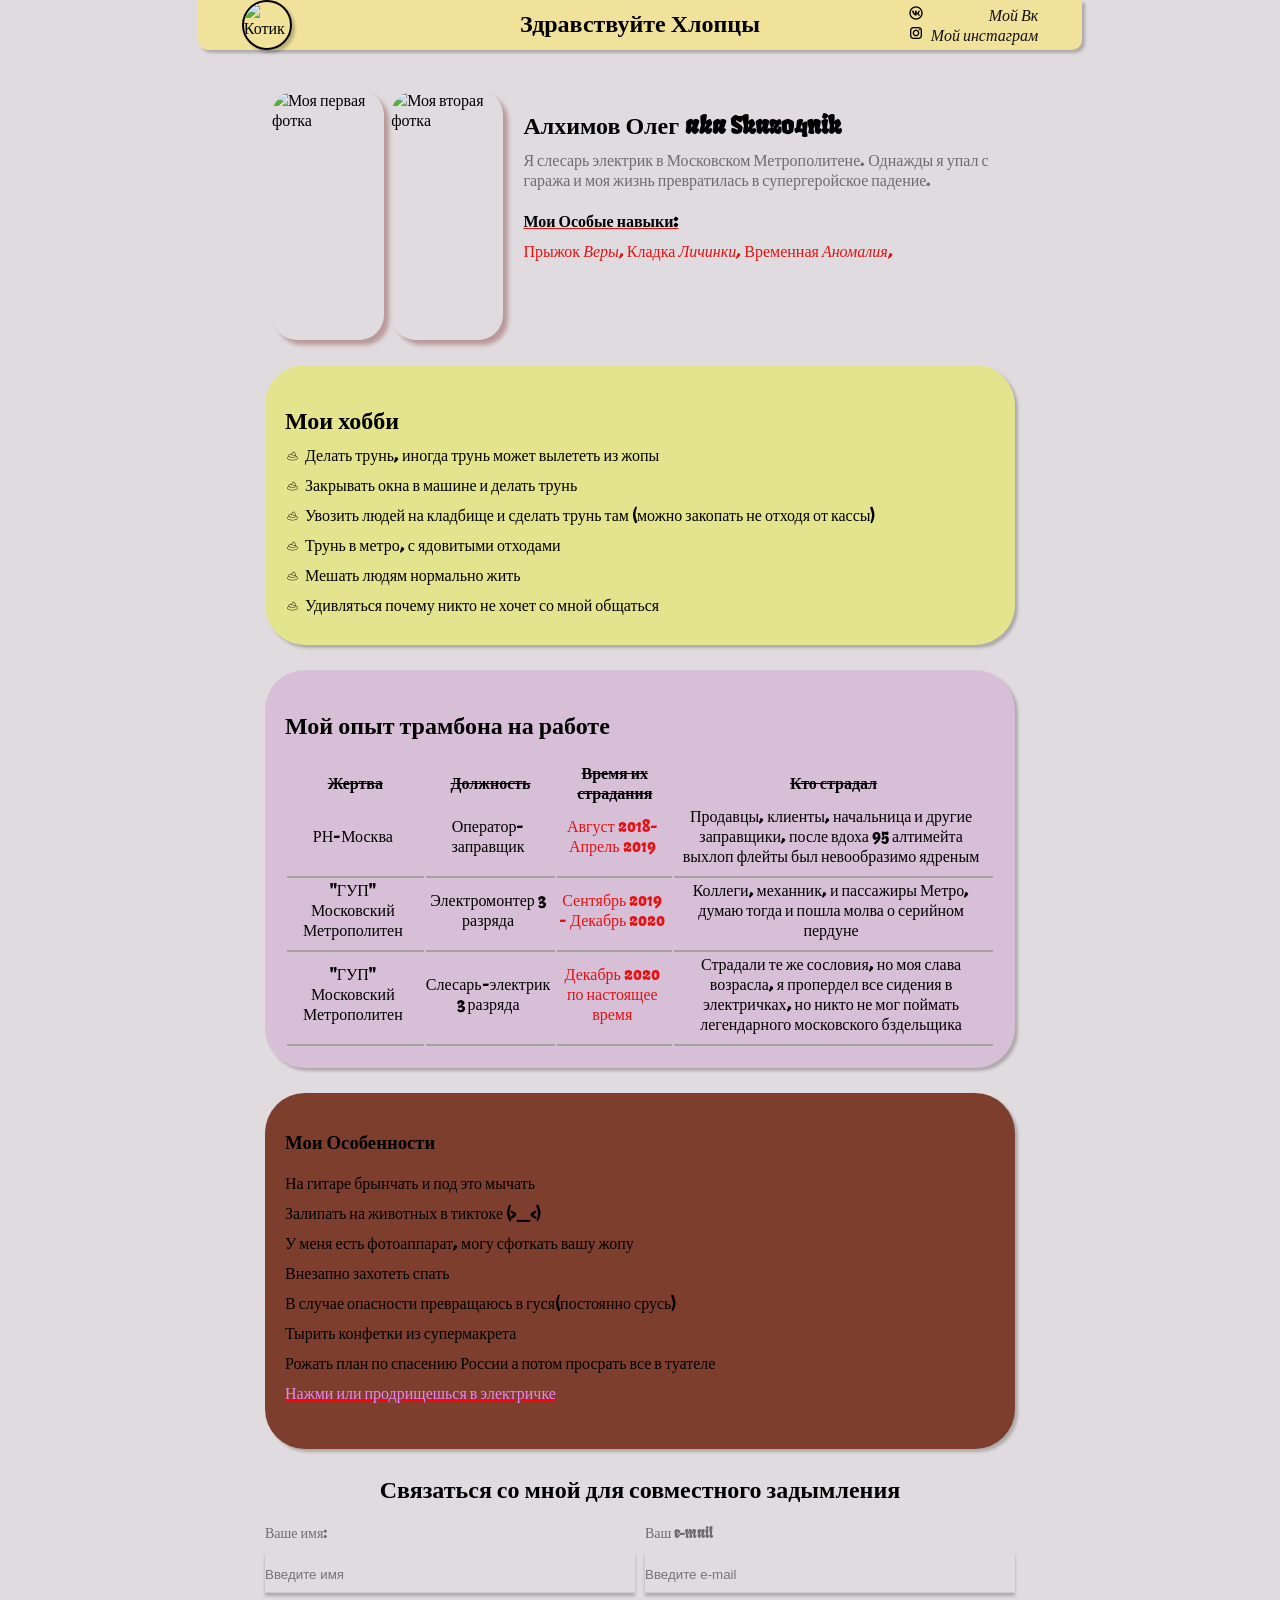
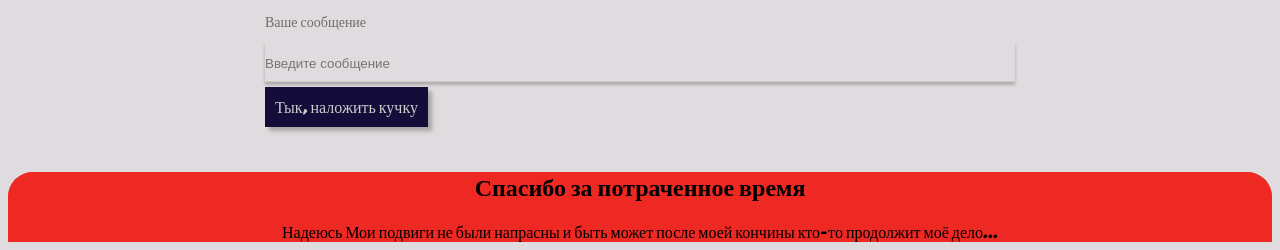
==== index.html @ 36b28528 "again" ====
<!DOCTYPE html>
<html>
  <head>
    <meta charset="UTF-8" />
    <title>Resume</title>
    <link href="resume-styles.css" rel="stylesheet" />
  </head>
  <body class="bd">
    <div class="hat">
      <header>
        <img src="https://i04.fotocdn.net/s121/6460f422f38c2594/public_pin_l/2763582436.jpg" alt="Котик" class="pic" />
        <h2>Здравствуйте Хлопцы</h2>
        <ul>
          <li><a href="https://vk.com/5kazo4nik" target="_blank">Мой Вк</a></li>
          <li><a href="https://www.instagram.com/5kazo4nik/" target="_blank">Мой инстаграм</a></li>
        </ul>
      </header>
    </div>
    <div class="container">
      <div class="info">
        <img
          src="https://sun9-30.userapi.com/impg/DQy95S2b2XNf8TrUoLE2ct_pajGn3As_SQmgxQ/Lk-U8Yg4r08.jpg?size=1622x2160&quality=96&sign=04b01b67b80af2aa438055bd9ff43892&type=album"
          alt="Моя первая фотка"
          class="avatar"
        />
        <img
          src="https://sun9-9.userapi.com/impg/c858436/v858436758/1ef099/47Zf3iwV33s.jpg?size=1620x2160&quality=96&sign=369eb8c1510ae820997bfc566d5242e2&type=album"
          alt="Моя вторая фотка"
          class="avatar"
        />
        <div class="info-text">
          <h2>Алхимов Олег <em>aka</em> Skazo4nik</h2>
          <p>Я слесарь электрик в Московском Метрополитене. Однажды я упал с гаража и моя жизнь превратилась в супергеройское падение.</p>
          <h4>Мои Особые навыки:</h4>
          <a href="https://www.youtube.com/watch?v=0-ypwLJLABs" target="_blank">Прыжок <em>Веры,</em></a>
          <a href="https://www.youtube.com/watch?v=b29IYxshtSo" target="_blank">Кладка <em>Личинки,</em></a>
          <a href="https://www.youtube.com/watch?v=xwqm3qw9_kQ" target="_blank">Временная <em>Аномалия,</em></a>
        </div>
      </div>
      <div class="hobbi">
        <h2>Мои хобби</h2>
        <ul>
          <li>Делать трунь, иногда трунь может вылететь из жопы</li>
          <li>Закрывать окна в машине и делать трунь</li>
          <li>Увозить людей на кладбище и сделать трунь там (можно закопать не отходя от кассы)</li>
          <li>Трунь в метро, с ядовитыми отходами</li>
          <li>Мешать людям нормально жить</li>
          <li>Удивляться почему никто не хочет со мной общаться</li>
        </ul>
      </div>
      <div class="ttable">
        <h2>Мой опыт трамбона на работе</h2>
        <table>
          <th>Жертва</th>
          <th>Должность</th>
          <th>Время их страдания</th>
          <th>Кто страдал</th>
          <tr>
            <td>РН-Москва</td>
            <td>Оператор-заправщик</td>
            <td>Август 2018-Апрель 2019</td>
            <td>Продавцы, клиенты, начальница и другие заправщики, после вдоха 95 алтимейта выхлоп флейты был невообразимо ядреным</td>
          </tr>
          <tr>
            <td>"ГУП" Московский Метрополитен</td>
            <td>Электромонтер 3 разряда</td>
            <td>Сентябрь 2019 - Декабрь 2020</td>
            <td>Коллеги, механник, и пассажиры Метро, думаю тогда и пошла молва о серийном пердуне</td>
          </tr>
          <tr>
            <td>"ГУП" Московский Метрополитен</td>
            <td>Слесарь-электрик 3 разряда</td>
            <td>Декабрь 2020 по настоящее время</td>
            <td>Страдали те же сословия, но моя слава возрасла, я пропердел все сидения в электричках, но никто не мог поймать легендарного московского бздельщика</td>
          </tr>
        </table>
      </div>
      <aside class="assist">
        <h3>Мои ассистенты:</h3>
        <ul>
          <li>
            <a href="https://vk.com/vladosaa" target="_blank">Владос <em>дикий</em> пиздос</a>
          </li>
          <li>
            <a href="https://vk.com/bad_keril" target="_blank">Кирилл <strong>жопу</strong> не побрил</a>
          </li>
          <li>
            <a href="https://vk.com/id143181948" target="_blank">Серега <em>косой</em> немного</a>
          </li>
        </ul>
      </aside>
      <div class="picass">
        <ul>
          <li>
            <a href="https://vk.com/vladosaa" target="_blank"
              ><img src="https://sun9-69.userapi.com/impg/P6yHl1TEj2_7TRlUg1pjrDZ7rPLS_5weq5Sq4A/XAq2TuNNvDA.jpg?size=1600x1066&quality=96&sign=eb181369e37976a745ff2dccde28f3dc&type=album" alt="Владос"
            /></a>
          </li>
          <li>
            <a href="https://vk.com/bad_keril" target="_blank"
              ><img src="https://sun9-79.userapi.com/impf/6CWYJn_XENRrF3R68Jq2iEI_fBTiUIAJufrKqw/8a7yDS2wJDE.jpg?size=1006x960&quality=96&sign=41e07f47d1350a725b4e5e3778d2ae54&type=album" alt="Курилл"
            /></a>
          </li>
          <li>
            <a href="https://vk.com/id143181948" target="_blank"
              ><img src="https://sun9-3.userapi.com/impg/34vWcZejXOYNX08mQtVodA4Zs60aJRNI08gh_g/IGIYyANbsLg.jpg?size=2560x1707&quality=96&sign=d69293395bf73307ce0118583c235597&type=album" alt="Сериж"
            /></a>
          </li>
        </div>
      </ul>
      <aside class="spec">
        <h3>Мои Особенности</h3>
        <ul>
          <li>На гитаре брынчать и под это мычать</li>
          <li>Залипать на животных в тиктоке (>_<)</li>
          <li>У меня есть фотоаппарат, могу сфоткать вашу жопу</li>
          <li>Внезапно захотеть спать</li>
          <li>В случае опасности превращаюсь в гуся(постоянно срусь)</li>
          <li>Тырить конфетки из супермакрета</li>
          <li>Рожать план по спасению России а потом просрать все в туателе</li>
          <li><a href="https://www.youtube.com/watch?v=rHJgNYRqg8s&list=PL1f6dgjeUMBxwj6OdVDWTZeD-gVSr3pc2&index=3" target="_blank">Нажми или продрищешься в электричке</a></li>
        </ul>
      </aside> 
      <div class="call">
        <h2>Связаться со мной для совместного задымления</h2>
        <form action="/">
          <div class="row">
            <div class="inp">
              <label for="name">Ваше имя:</label>
              <input type="text" id="name" placeholder="Введите имя" />
            </div>
            <div class="inp">
              <label for="e-mail">Ваш e-mail</label>
              <input type="e-mail" id="e-mail" placeholder="Введите e-mail" />
            </div>
          </div>
          <div class="inp">
            <label for="text">Ваше сообщение</label>
            <input type="texarea" id="text" placeholder="Введите сообщение" />
          </div>
          <div>
            <a href="https://www.youtube.com/watch?v=ANdkkNMkA0o" class="btn">Тык, наложить кучку</a>
          </div>
          <!-- <input type="submit" value="Тык, наложить кучу" class="btn" formaction="https://www.youtube.com/watch?v=ypBKycLLvPY" />  -->
        </form>
      </div>
      <img src="https://c.tenor.com/E05AfL5sZ08AAAAC/goku-lol.gif" alt="Твое лицо когда пробило" class="face" />
    </div>
    <div class="foot">
      <footer class="foot">
        <h2>Спасибо за потраченное время</h2>
        <p>Надеюсь Мои подвиги не были напрасны и быть может после моей кончины кто-то продолжит моё дело...</p>
      </footer>
    </div>
  </body>
</html>
---- resume-styles.css ----
@import url('https://fonts.googleapis.com/css2?family=Fruktur&display=swap');

.container {
  max-width: 750px;
  margin: auto;
  font-size: 16px;
  font-weight: 400;
  font-family: 'Fruktur', cursive;
}

.bd {
  margin-top: 0;
  background-color: rgb(224, 219, 222);
}

header {
  position: relative;
  width: 70%;
  margin: auto;
  background-color: rgb(241, 226, 155);
  height: 50px;
  border-bottom-left-radius: 10px;
  border-bottom-right-radius: 10px;
  margin-bottom: 40px;
  font-family: 'Fruktur', cursive;
  box-shadow: 3px 3px 3px rgba(17, 17, 17, 0.24);
}

.pic {
  width: 50px;
  height: 50px;
  border-radius: 50%;
  position: absolute;
  left: 5%;
  border: 2px solid black;
  box-sizing: border-box;
  box-shadow: 3px 3px 3px rgba(17, 17, 17, 0.24);
}

.hat h2 {
  text-align: center;
  font-family: inherit;
  margin-top: 0;
  padding-top: 8px;
}
.hat ul {
  position: absolute;
  top: 0%;
  right: 5%;
  color: #111;
  text-decoration: none;
  text-align: right;
  margin-top: 5px;
  font-style: oblique;
}
.hat li:nth-child(1) {
  list-style-image: url([data-uri]);
}
.hat li:nth-child(2) {
  list-style-image: url([data-uri]);
}

a {
  color: #111;
  text-decoration: none;
}

a:hover {
  text-decoration: underline;
}

a:active {
  color: blue;
}

.avatar {
  height: 250px;
  width: 200px;
  box-sizing: border-box;
  border-radius: 25px;
  box-shadow: 5px 5px 4px rgba(104, 0, 0, 0.3);
  margin-left: 7px;
}

.avatar:nth-child(2) {
  margin-right: 10px;
}

.info {
  display: flex;
  margin-bottom: 25px;
}

.info-text {
  margin: 0;
  margin-left: 10px;
}

.info-text h2 {
  margin-bottom: 10px;
}

.info-text h4 {
  text-decoration: underline;
  text-decoration-color: rgb(228, 18, 18);
  margin-bottom: 10px;
}

.info-text p {
  margin: 0;
  color: #6e6c6c;
}

.info-text a {
  color: rgb(228, 18, 18);
}

.hobbi {
  background-color: rgb(228, 228, 143);
  box-sizing: border-box;
  border-radius: 40px;
  padding: 20px;
  margin-bottom: 25px;
  box-shadow: 3px 3px 3px rgba(17, 17, 17, 0.24);
}

.hobbi h2 {
  margin-bottom: 10px;
}

.hobbi ul {
  padding-left: 20px;
  margin: 0;
}

.hobbi li {
  padding-bottom: 10px;
  list-style-image: url([data-uri]);
}

.ttable {
  padding: 20px;
  background-color: thistle;
  box-sizing: border-box;
  border-radius: 40px;
  margin-bottom: 25px;
  box-shadow: 3px 3px 3px rgba(17, 17, 17, 0.24);
}

.ttable td {
  padding: 0px 5px 10px 0px;
  text-align: center;
  border-bottom: 2px solid rgb(165, 162, 162);
}

.ttable th {
  text-decoration: line-through;
}

.ttable td:nth-child(3) {
  color: rgb(228, 18, 18);
}

.assist {
  position: absolute;
  top: 10%;
  right: 15%;
  padding: 0px 20px 0px 20px;
  background-color: rgb(20, 13, 58);
  box-sizing: border-box;
  border-radius: 40px;
  color: rgb(238, 40, 34);
  box-shadow: 3px 3px 3px rgba(17, 17, 17, 0.24);
}

.assist ul {
  padding-left: 10px;
  list-style: none;
}

.assist li {
  padding-bottom: 10px;
}

.assist a {
  color: rgb(238, 40, 34);
}

.picass {
  box-sizing: border-box;
  position: fixed;
  left: 20%;
  bottom: 0%;
  background-color: rgb(20, 13, 58);
  border-radius: 25px 25px 0px 0px;
  box-shadow: 3px 3px 3px rgba(17, 17, 17, 0.24);
}

.picass img {
  width: 60px;
  height: 60px;
  box-sizing: border-box;
  border-radius: 50%;
  border: 2px solid rgb(238, 40, 34);
}

.picass ul {
  list-style: none;
  padding: 0px 2px 0px 2px;
}

.spec {
  padding: 20px;
  background-color: rgb(126, 62, 46);
  box-sizing: border-box;
  border-radius: 40px;
  margin-bottom: 25px;
  box-shadow: 3px 3px 3px rgba(17, 17, 17, 0.24);
}

.spec ul {
  list-style: none;
  padding: 0px;
}

.spec li {
  padding: 0px 0px 10px 0px;
}

.spec a {
  text-decoration: underline;
  text-decoration-color: red;
  color: violet;
}

.call h2 {
  text-align: center;
}

.row {
  display: flex;
  margin-bottom: 20px;
}

.inp label {
  display: block;
  margin-bottom: 10px;
  color: #6e6c6c;
  font-size: 14px;
}

.inp input,
.inp textarea {
  width: 100%;
  box-sizing: border-box;
  border: none;
  background-color: transparent;
  border-bottom: 1px solid #ccc;
  color: red;
  box-shadow: 0px 3px 3px rgba(17, 17, 17, 0.24);
  padding: 15px 0px 10px;
}

.row > .inp {
  width: 50%;
}

.inp:first-child {
  margin-right: 10px;
}

.btn {
  background-color: rgb(20, 13, 58);
  padding: 10px;
  color: #ccc;
  box-sizing: border-box;
  box-shadow: 4px 4px 4px rgba(1, 1, 1, 0.25);
  border: none;
  cursor: pointer;
  display: inline-block;
  margin-top: 5px;
  margin-bottom: 25px;
}

.btn:hover {
  opacity: 0.9;
}

.foot {
  width: 100%;
  text-align: center;
  font-family: 'Fruktur', cursive;
  background-color: rgb(238, 40, 34);
  box-sizing: border-box;
  border-radius: 25px 25px 0 0;
}

.foot p {
  margin-bottom: 0px;
}

.face {
  width: 150px;
  height: 150px;
  position: absolute;
  right: 17.2%;
  top: 29%;
  box-sizing: border-box;
  border-radius: 15px;
}

@media (max-width: 1750px) {
  .assist {
    display: none;
  }
  .picass {
    display: none;
  }
  .face {
    display: none;
  }
}

@media (max-width: 850px) {
  .hat {
    display: none;
  }
  .info {
    display: block;
    text-align: center;
  }
}
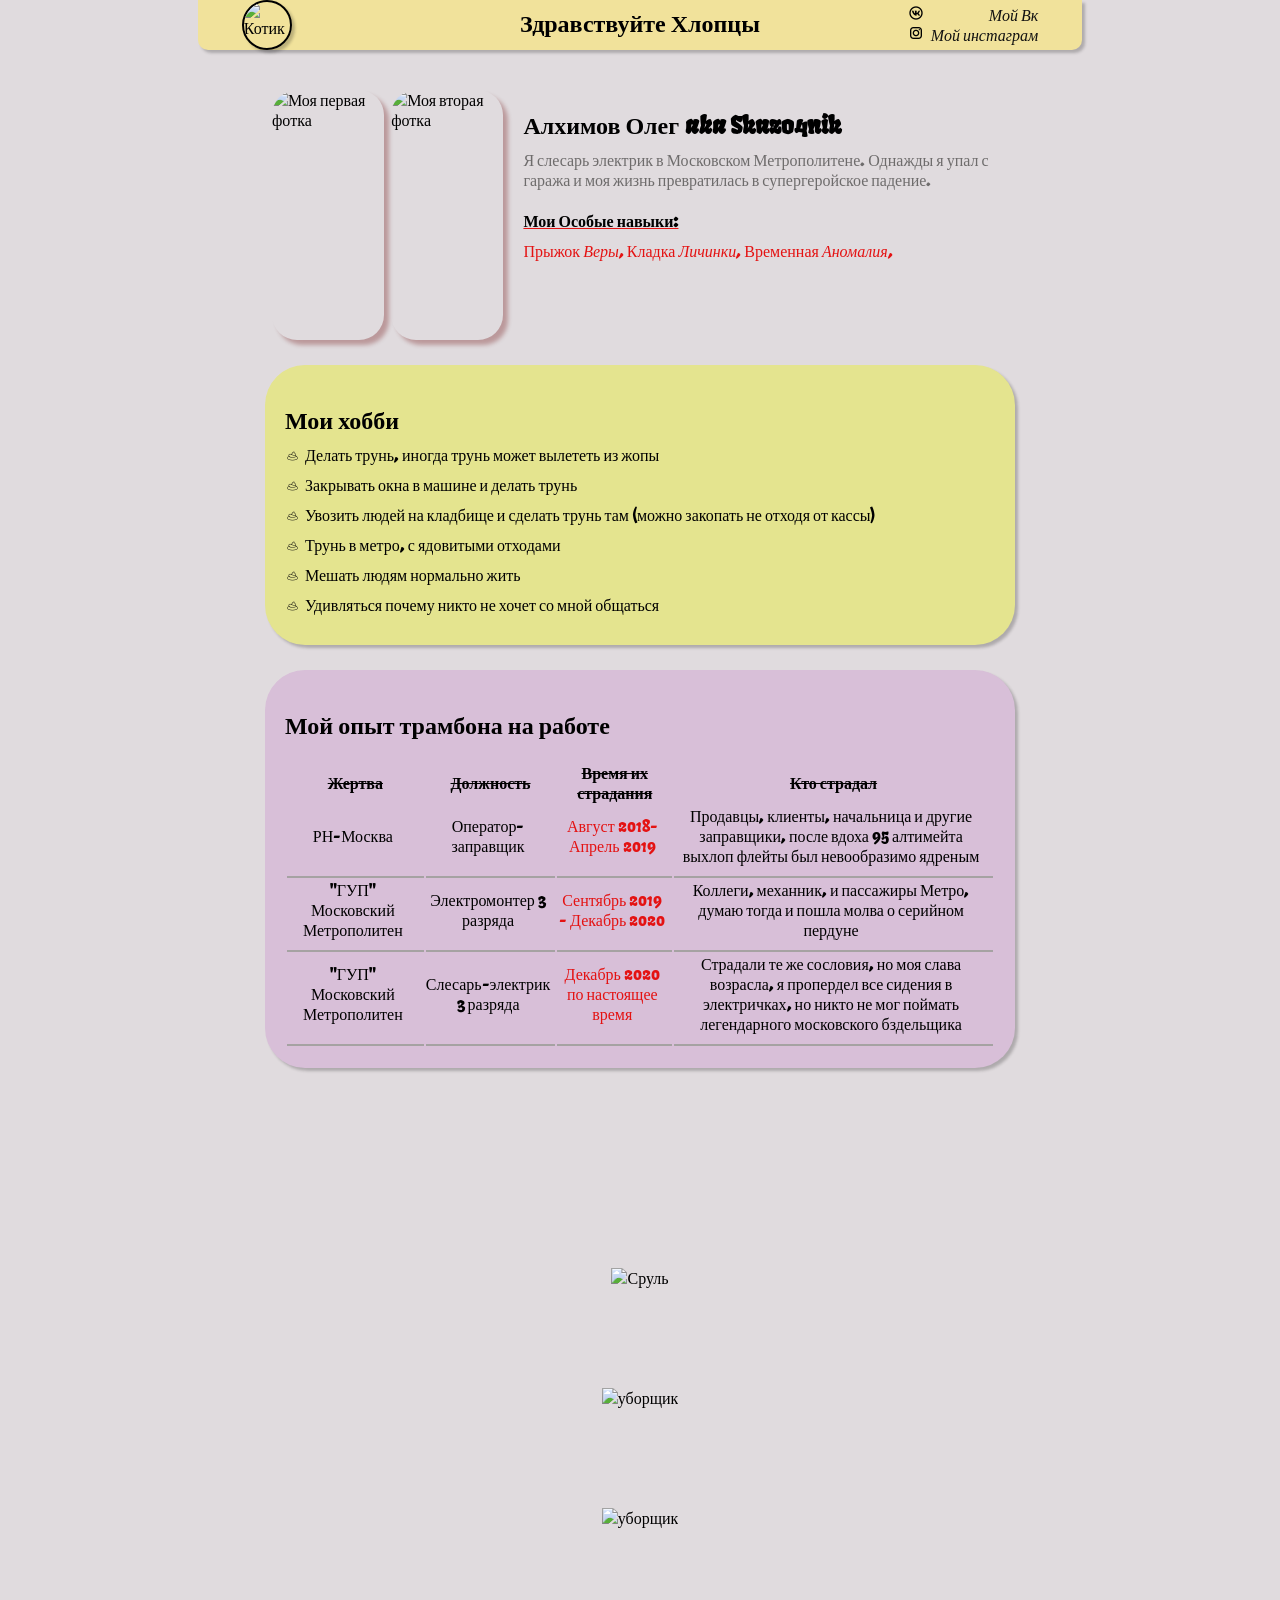
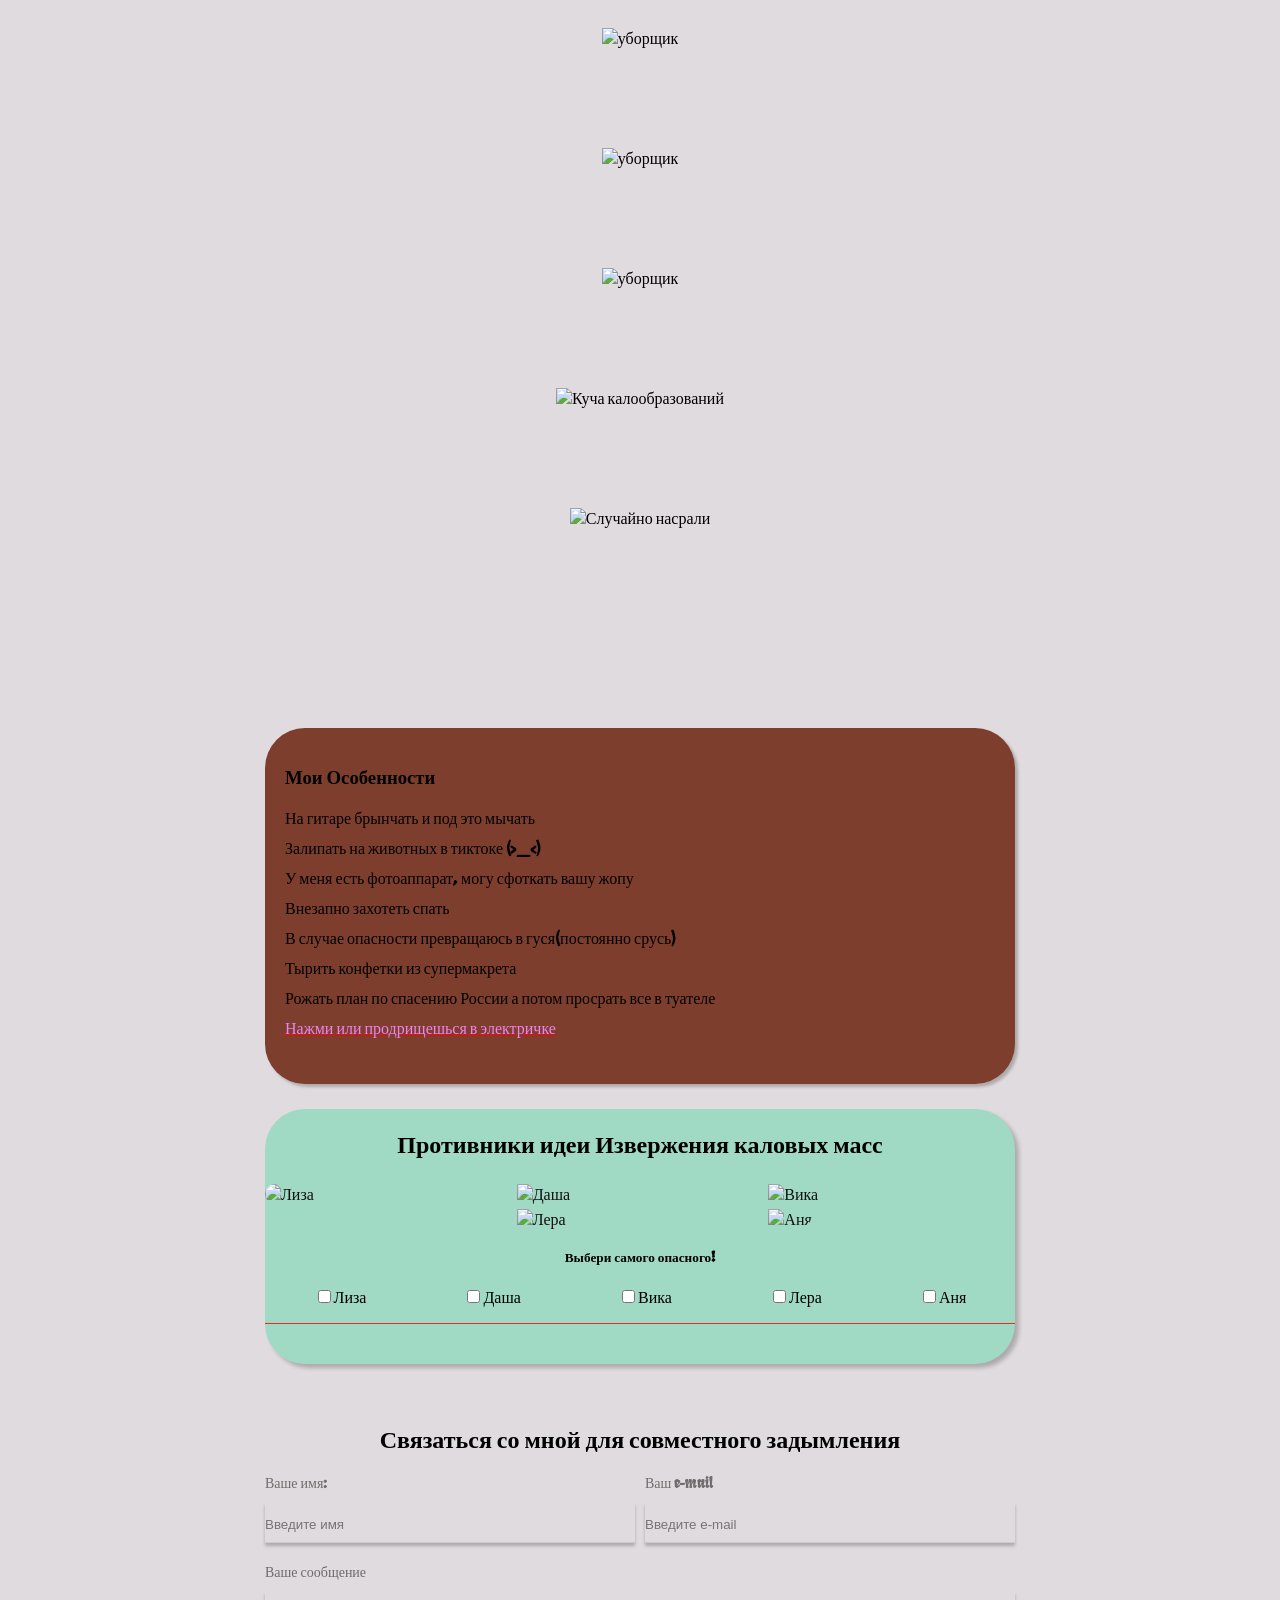
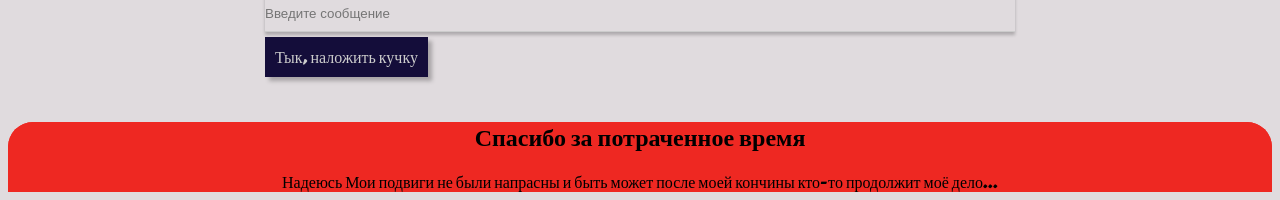
==== commit 8f2c10bb: "added grid" ====
--- a/index.html
+++ b/index.html
@@ -108,6 +108,16 @@
           </li>
         </div>
       </ul>
+      <div class="asscar">
+        <div class="asscarpic"> <img src="https://img.icons8.com/fluency/96/000000/full-of-shit.png" alt="Сруль" class="assсarv asscar1"/></div>
+        <div class="asscarpic"> <img src="https://img.icons8.com/color/100/000000/move-shit-around.png" alt="уборщик" class="assсarv asscar2" /></div>
+        <div class="asscarpic"> <img src="https://img.icons8.com/ultraviolet/100/000000/move-shit-around.png" alt="уборщик" class="assсarv asscar3"/></div>
+        <div class="asscarpic"> <img src="https://img.icons8.com/fluency/100/000000/move-shit-around.png" alt="уборщик" class="assсarv asscar4" /></div>
+        <div class="asscarpic"> <img src="https://img.icons8.com/plumpy/96/000000/move-shit-around.png" alt="уборщик" class="assсarv asscar5" /></div>
+        <div class="asscarpic"> <img src="https://img.icons8.com/ios/96/000000/move-shit-around.png" alt="уборщик" class="assсarv asscar6" /></div>
+        <div class="asscarpic"> <img src="https://img.icons8.com/doodle/96/000000/poo--v1.png" alt="Куча калообразований" class="assсarv asscar7" /></div>
+        <div class="asscarpic"> <img src="https://img.icons8.com/color/96/000000/shit-hits-fan.png" alt="Случайно насрали"  class="assсarv asscar8"/></div>
+      </div>
       <aside class="spec">
         <h3>Мои Особенности</h3>
         <ul>
@@ -121,6 +131,24 @@
           <li><a href="https://www.youtube.com/watch?v=rHJgNYRqg8s&list=PL1f6dgjeUMBxwj6OdVDWTZeD-gVSr3pc2&index=3" target="_blank">Нажми или продрищешься в электричке</a></li>
         </ul>
       </aside> 
+      <div class="enemy">
+        <h2 class="h2en">Противники идеи Извержения каловых масс</h2>
+        <a href="https://vk.com/stanis__love" class="liza"><img src="https://sun9-52.userapi.com/impg/uuP76OBmtVHKTCohU-v-msGKfF-I1Tub5PIW5Q/R_sXeSUsf0w.jpg?size=1604x2160&quality=96&sign=b3cdef96ad0634de62f038eca3f90b4f&type=album  " alt="Лиза" class="imgliza" /></a>
+        <a href="https://vk.com/neonilla_tonks" target="_blank"  class="dasha"><img src="https://sun9-28.userapi.com/impg/BPiwN0Xn7dp7h2L6Jwklp8xqbBjGhszjnrMx-w/D34fACyXrQM.jpg?size=1440x2160&quality=95&sign=66d34fe9ca216d8bbd62bd9955f460ef&type=album" alt="Даша" /></a>
+        <a href="https://vk.com/id153550636" target="_blank" class="vika"><img src="https://sun9-85.userapi.com/impg/8BlL44ZSgjPZ8cxOWVn_CSgZ4V1nofKq8drg9Q/yA1ivUnrGZs.jpg?size=723x1080&quality=95&sign=73a2417193dcf2b665a9159dabc7a86d&type=album" alt="Вика" class="imgvika" /></a>
+        <a href="https://vk.com/valeriabrag" target="_blank" class="lera"><img src="https://sun9-38.userapi.com/impf/c852320/v852320333/1099aa/a-U-N7-gs3E.jpg?size=541x960&quality=96&sign=b764c9809f7ddc737eb3b48dcd99a71f&type=album  " alt="Лера"  /></a>
+        <a href="https://vk.com/id_vineta" target="_blank" class="anna"><img src="https://sun9-66.userapi.com/impg/OSJRSZoy1kFXujDKzT_X6dvm4EPagzv0AWHAQA/RQPa0Xlaz4M.jpg?size=1078x1440&quality=96&sign=fd6fe8d3c11ef0e21b5cd56c7d34ed68&type=album" alt="Аня" class="imganna" /></a>
+        <div class="dan">
+          <h5>Выбери самого опасного!</h5>
+          <div class="pcheckbox">
+            <p><input type="checkbox" />Лиза</p>
+            <p><input type="checkbox" />Даша</p>
+            <p><input type="checkbox" />Вика</p>
+            <p><input type="checkbox" />Лера</p>
+            <p><input type="checkbox" />Аня</p>
+          </div>
+        </div>
+      </div>
       <div class="call">
         <h2>Связаться со мной для совместного задымления</h2>
         <form action="/">
--- a/resume-styles.css
+++ b/resume-styles.css
@@ -143,7 +143,7 @@
   background-color: thistle;
   box-sizing: border-box;
   border-radius: 40px;
-  margin-bottom: 25px;
+  margin-bottom: 150px;
   box-shadow: 3px 3px 3px rgba(17, 17, 17, 0.24);
 }
 
@@ -159,6 +159,57 @@
 
 .ttable td:nth-child(3) {
   color: rgb(228, 18, 18);
+}
+
+.asscar {
+  width: 100%;
+  margin-bottom: 150px;
+  display: flex;
+  flex-direction: row;
+  justify-content: space-around;
+  width: 100vw;
+  margin-left: calc(50% - 50vw);
+  cursor: grab;
+}
+
+.assсarv {
+  transition: all 1s ease-in-out;
+}
+
+.asscarpic {
+  padding: 50px;
+}
+
+.asscar1:hover {
+  transform: scale(1.5, 1.5) rotate(720deg);
+}
+
+.asscar2:hover {
+  transform: translate(20px, 15px) skew(-20deg, -20deg);
+}
+
+.asscar3:hover {
+  transform: translate(-15px, -30px) scale(-1, -1);
+}
+
+.asscar4:hover {
+  transform: translate(50px, 0px) rotate(360deg);
+}
+
+.asscar5:hover {
+  transform: translate(50px, 0px) rotate(-360deg);
+}
+
+.asscar6:hover {
+  transform: translate(50px, 25px) scale(0.4, 0.4);
+}
+
+.asscar7:hover {
+  transform: scale(1.4, 0.8) translate(0px, 20px);
+}
+
+.asscar8:hover {
+  transform: skew(20deg, 20deg) scale(-1, 0);
 }
 
 .assist {
@@ -233,6 +284,87 @@
   color: violet;
 }
 
+.enemy img {
+  object-fit: cover;
+  width: 100%;
+  height: 100%;
+}
+
+.imgliza {
+  border-radius: 15px 0px 0px 15px;
+}
+
+.imgvika {
+  border-radius: 0px 15px 0px 0px;
+}
+
+.imganna {
+  border-radius: 0px 0px 15px 0px;
+}
+
+.dan h5 {
+  text-align: center;
+  margin-bottom: 5px;
+  margin-top: 15px;
+}
+
+.pcheckbox {
+  display: flex;
+  flex-direction: row;
+  justify-content: space-around;
+  border-bottom: 1px solid rgb(238, 40, 34);
+}
+
+.pcheckbox:hover {
+  text-decoration: line-through;
+  text-decoration-color: rgb(238, 40, 34);
+}
+
+.h2en {
+  grid-area: h2en;
+  text-align: center;
+}
+
+.liza {
+  grid-area: liza;
+}
+
+.dasha {
+  grid-area: dasha;
+}
+
+.vika {
+  grid-area: vika;
+}
+
+.lera {
+  grid-area: lera;
+}
+
+.anna {
+  grid-area: anna;
+}
+
+.dan {
+  grid-area: dan;
+}
+
+.enemy {
+  display: grid;
+  grid-template-areas:
+    'h2en h2en h2en'
+    'liza dasha vika'
+    'liza lera anna'
+    'dan dan dan';
+  grid-template-columns: repeat(auto-fill, minmax(200px, 1fr));
+  grid-gap: 5px;
+  margin-bottom: 60px;
+  padding-bottom: 40px;
+  border-radius: 40px;
+  background-color: rgb(160, 218, 196);
+  box-shadow: 4px 4px 4px rgba(17, 17, 17, 0.24);
+}
+
 .call h2 {
   text-align: center;
 }
@@ -319,6 +451,10 @@
   .face {
     display: none;
   }
+  .asscar {
+    display: block;
+    text-align: center;
+  }
 }
 
 @media (max-width: 850px) {
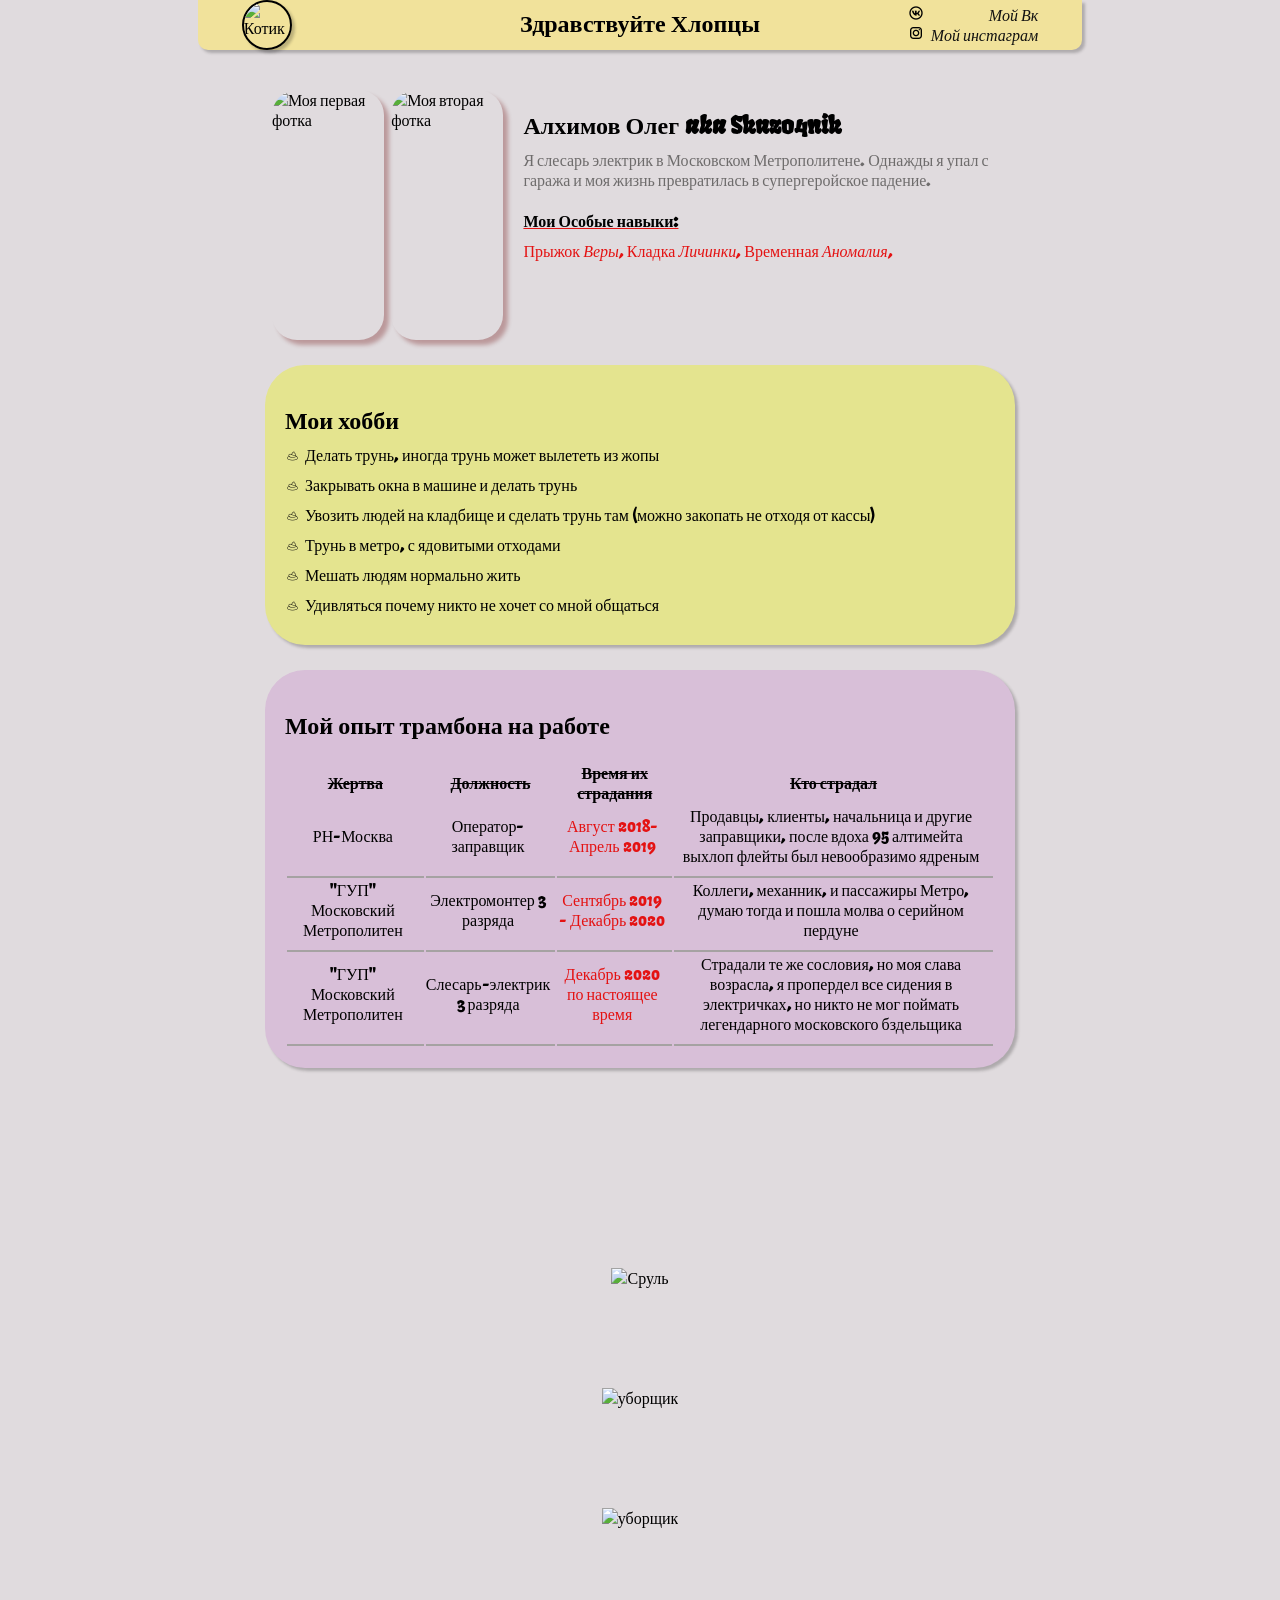
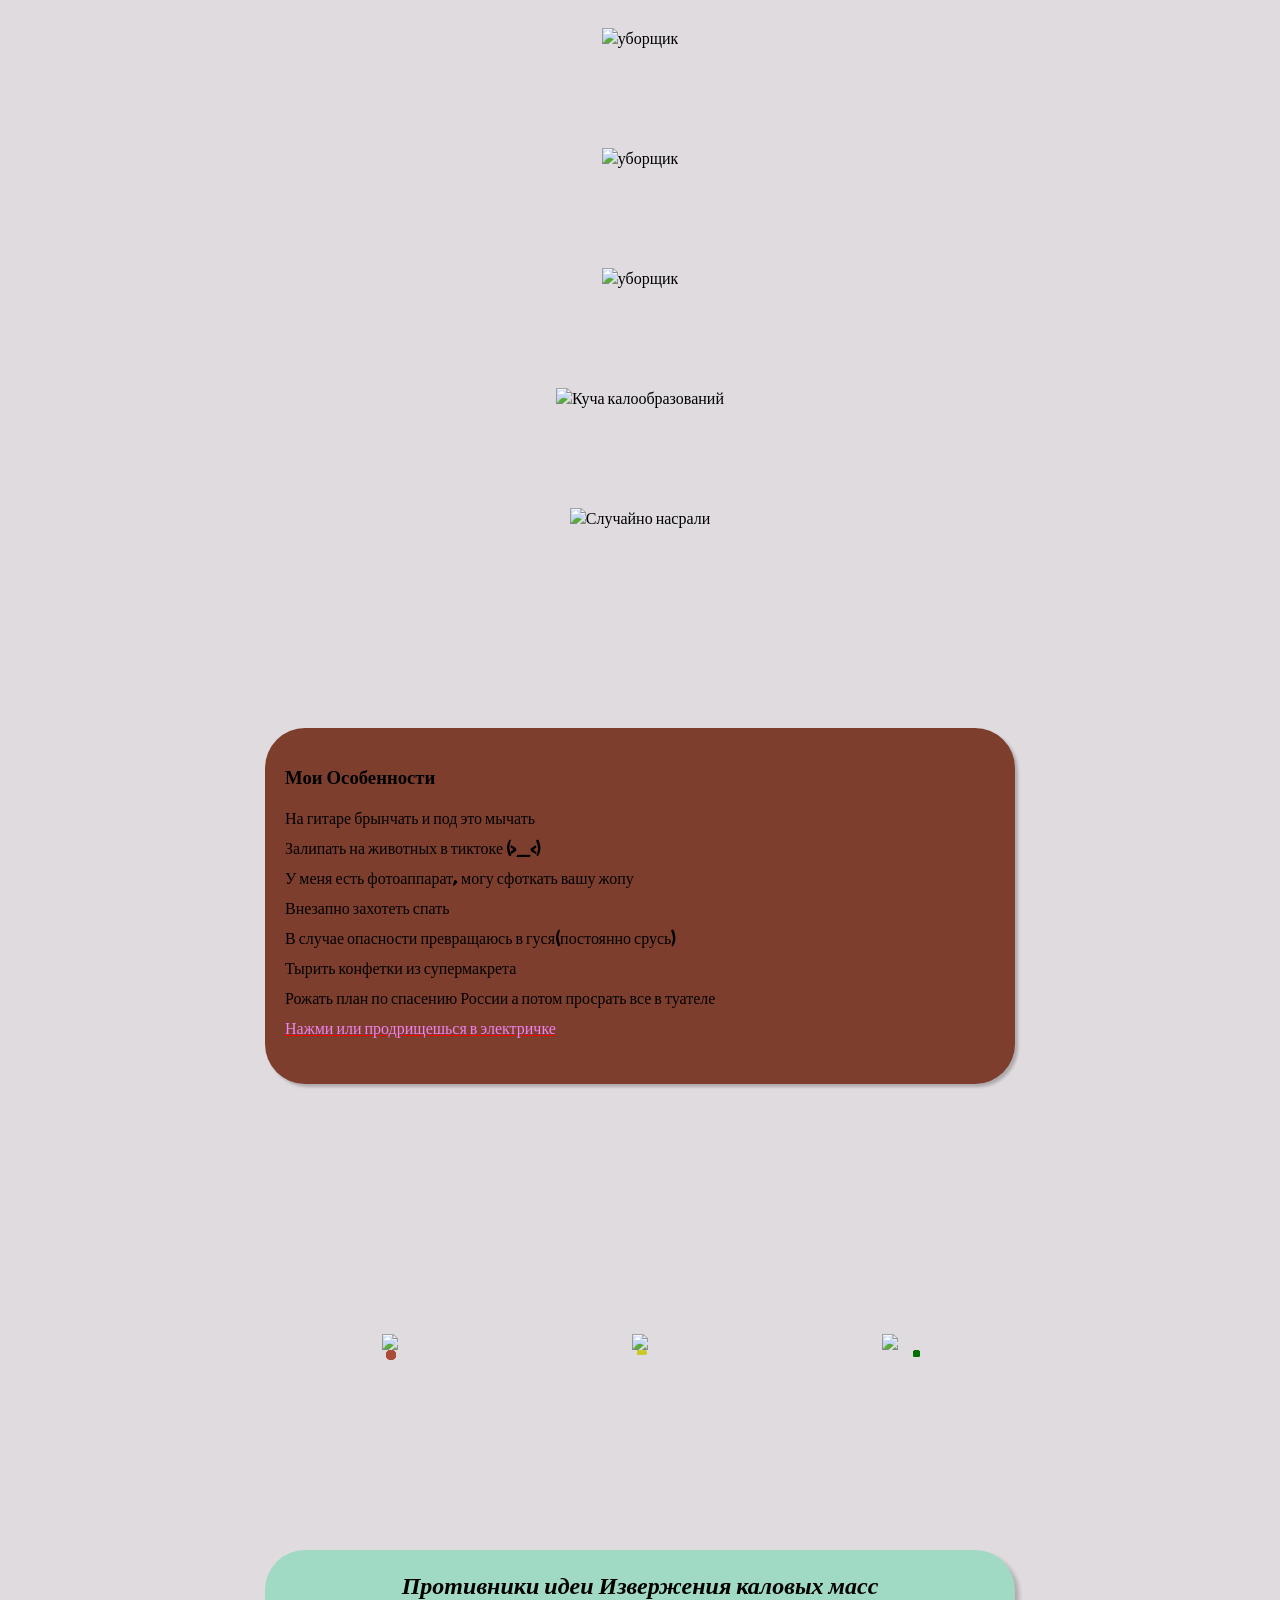
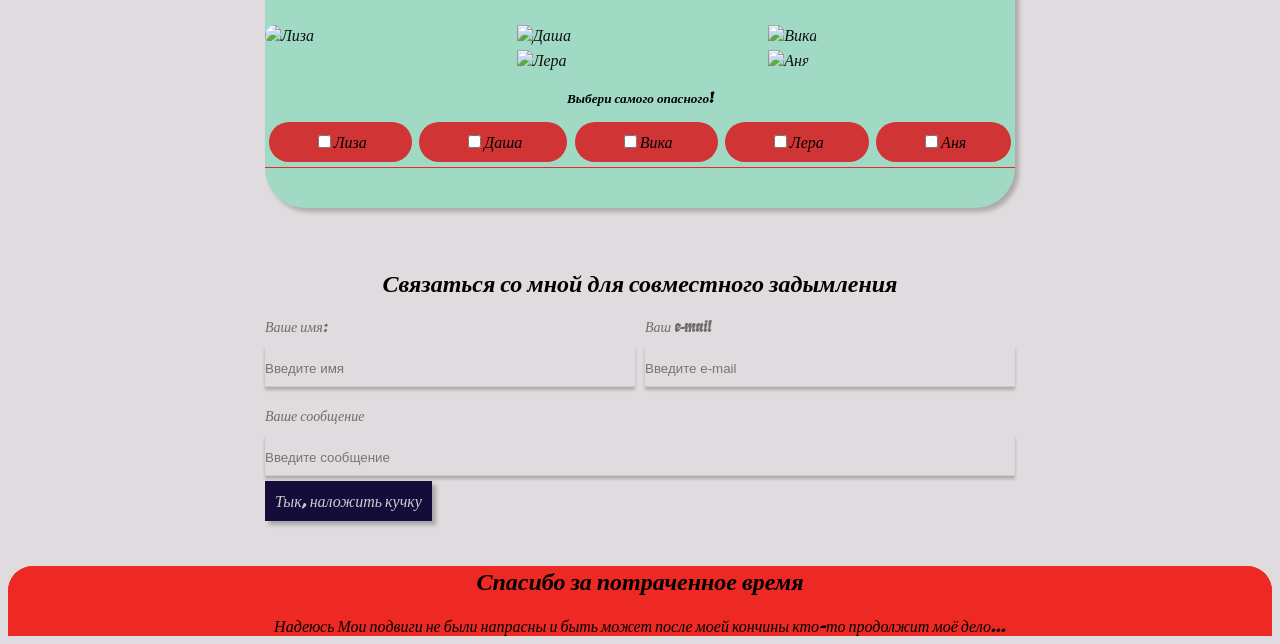
==== commit 3c172bcb: "added allias" ====
--- a/index.html
+++ b/index.html
@@ -131,6 +131,18 @@
           <li><a href="https://www.youtube.com/watch?v=rHJgNYRqg8s&list=PL1f6dgjeUMBxwj6OdVDWTZeD-gVSr3pc2&index=3" target="_blank">Нажми или продрищешься в электричке</a></li>
         </ul>
       </aside> 
+      <div class="allies">
+        <div class="allien">
+          <img src="https://img.icons8.com/color/100/000000/man-wants-to-pee.png"/ class="first-allien">
+          <img src="https://img.icons8.com/ios/100/000000/t-pose.png" class="second-allien"/>
+          <img src="https://img.icons8.com/color/96/000000/vomiting-in-the-toilet.png" class="third-allien"/>
+        </div>
+        <div class="allies-attack">
+          <div class="first-attack attack"><i></i><i></i><i></i><i></i><i></i><i></i></div>
+          <div class="second-attack attack"><i></i><i></i><i></i><i></i><i></i><i></i><i></i><i></i><i></i><i></i><i></i><i></i><i></i><i></i><i></i><i></i><i></i><i></i><i></i><i></i><i><i><i></i></div>
+          <div class="third-attack attack"><i></i><i></i><i></i><i></i><i></i><i></i><i></i><i></i><i></i><i></i><i></i><i></i><i></i><i></i><i></i><i></i><i></i><i></i><i></i><i></i></div>
+        </div>
+      </div>
       <div class="enemy">
         <h2 class="h2en">Противники идеи Извержения каловых масс</h2>
         <a href="https://vk.com/stanis__love" class="liza"><img src="https://sun9-52.userapi.com/impg/uuP76OBmtVHKTCohU-v-msGKfF-I1Tub5PIW5Q/R_sXeSUsf0w.jpg?size=1604x2160&quality=96&sign=b3cdef96ad0634de62f038eca3f90b4f&type=album  " alt="Лиза" class="imgliza" /></a>
--- a/resume-styles.css
+++ b/resume-styles.css
@@ -267,6 +267,7 @@
   border-radius: 40px;
   margin-bottom: 25px;
   box-shadow: 3px 3px 3px rgba(17, 17, 17, 0.24);
+  margin-bottom: 100px;
 }
 
 .spec ul {
@@ -284,6 +285,186 @@
   color: violet;
 }
 
+@keyframes alli-1 {
+  50% {
+    transform: scale(1.2, 1.2) translate(0, -20px);
+  }
+  to {
+    transform: scale(1, 0.8) translate(0, 30px);
+  }
+}
+
+@keyframes alli-2 {
+  to {
+    transform: scale(1.4, 1.4) translate(0, -40px);
+  }
+}
+
+@keyframes alli-3 {
+  to {
+    transform: scale(1.2, 0.8) translate(0, 40px);
+  }
+}
+
+@keyframes move-1 {
+  from {
+    top: 0%;
+  }
+  to {
+    top: 100%;
+  }
+}
+
+@keyframes move-2 {
+  from {
+    top: 0%;
+  }
+  to {
+    top: 100%;
+  }
+}
+
+@keyframes move-3 {
+  from {
+    top: 0%;
+  }
+  to {
+    top: 100%;
+  }
+}
+
+.allies {
+  position: relative;
+}
+
+.allien {
+  display: flex;
+  justify-content: space-around;
+}
+
+.allies img {
+  padding: 150px 0px 0px 0px;
+}
+
+.first-allien {
+  animation: alli-1 4s ease-in-out infinite alternate;
+}
+.second-allien {
+  animation: alli-2 2.5s ease-in-out infinite alternate;
+}
+
+.third-allien {
+  animation: alli-3 2s ease-in-out infinite alternate;
+}
+
+.allies-attack {
+  display: flex;
+  justify-content: space-around;
+}
+
+.attack {
+  width: 100px;
+  height: 200px;
+  position: relative;
+}
+
+.first-attack i {
+  width: 10px;
+  height: 10px;
+  background-color: rgb(170, 77, 54);
+  border-radius: 50%;
+  position: absolute;
+  left: 46%;
+  animation: move-1 2s ease-out infinite;
+}
+
+.second-attack i {
+  width: 5px;
+  height: 5px;
+  background-color: rgb(202, 202, 38);
+  border-radius: 50%;
+  position: absolute;
+  left: 47%;
+  animation: move-2 2.5s ease-out infinite;
+}
+
+.third-attack i {
+  width: 7px;
+  height: 7px;
+  background-color: rgb(1, 112, 1);
+  position: absolute;
+  left: 73%;
+  border-radius: 50%;
+  animation: move-3 2.5s ease-out infinite;
+}
+
+.attack i:nth-child(1) {
+  animation-delay: 0.1s;
+}
+.attack i:nth-child(2) {
+  animation-delay: 0.2s;
+}
+.attack i:nth-child(3) {
+  animation-delay: 0.3s;
+}
+.attack i:nth-child(4) {
+  animation-delay: 0.4s;
+}
+.attack i:nth-child(5) {
+  animation-delay: 0.5s;
+}
+.attack i:nth-child(6) {
+  animation-delay: 0.6s;
+}
+.attack i:nth-child(7) {
+  animation-delay: 0.65s;
+}
+.attack i:nth-child(8) {
+  animation-delay: 0.7s;
+}
+.attack i:nth-child(9) {
+  animation-delay: 0.75s;
+}
+.attack i:nth-child(10) {
+  animation-delay: 0.8s;
+}
+.attack i:nth-child(11) {
+  animation-delay: 0.85s;
+}
+.attack i:nth-child(12) {
+  animation-delay: 0.9s;
+}
+.attack i:nth-child(13) {
+  animation-delay: 0.95s;
+}
+.attack i:nth-child(14) {
+  animation-delay: 1s;
+}
+.attack i:nth-child(15) {
+  animation-delay: 1.05s;
+}
+.attack i:nth-child(16) {
+  animation-delay: 1.1;
+}
+.attack i:nth-child(17) {
+  animation-delay: 1.15;
+}
+.attack i:nth-child(18) {
+  animation-delay: 1.2;
+}
+.attack i:nth-child(19) {
+  animation-delay: 1.25;
+}
+.attack i:nth-child(20) {
+  animation-delay: 1.3;
+}
+.attack i:nth-child(21) {
+  animation-delay: 1.35;
+}
+.attack i:nth-child(22) {
+  animation-delay: 1.4;
+}
+
 .enemy img {
   object-fit: cover;
   width: 100%;
@@ -304,7 +485,7 @@
 
 .dan h5 {
   text-align: center;
-  margin-bottom: 5px;
+  margin-bottom: 15px;
   margin-top: 15px;
 }
 
@@ -315,9 +496,21 @@
   border-bottom: 1px solid rgb(238, 40, 34);
 }
 
-.pcheckbox:hover {
+.pcheckbox p {
+  margin: 0px 0px 5px 0px;
+  padding: 10px 45px 10px 45px;
+  box-sizing: border-box;
+  border-radius: 20px;
+  background-color: rgb(209, 52, 52);
+}
+
+.pcheckbox p:hover {
+  background-color: indigo;
+}
+
+.pcheckbox p:hover {
   text-decoration: line-through;
-  text-decoration-color: rgb(238, 40, 34);
+  text-decoration-color: rgb(202, 26, 20);
 }
 
 .h2en {
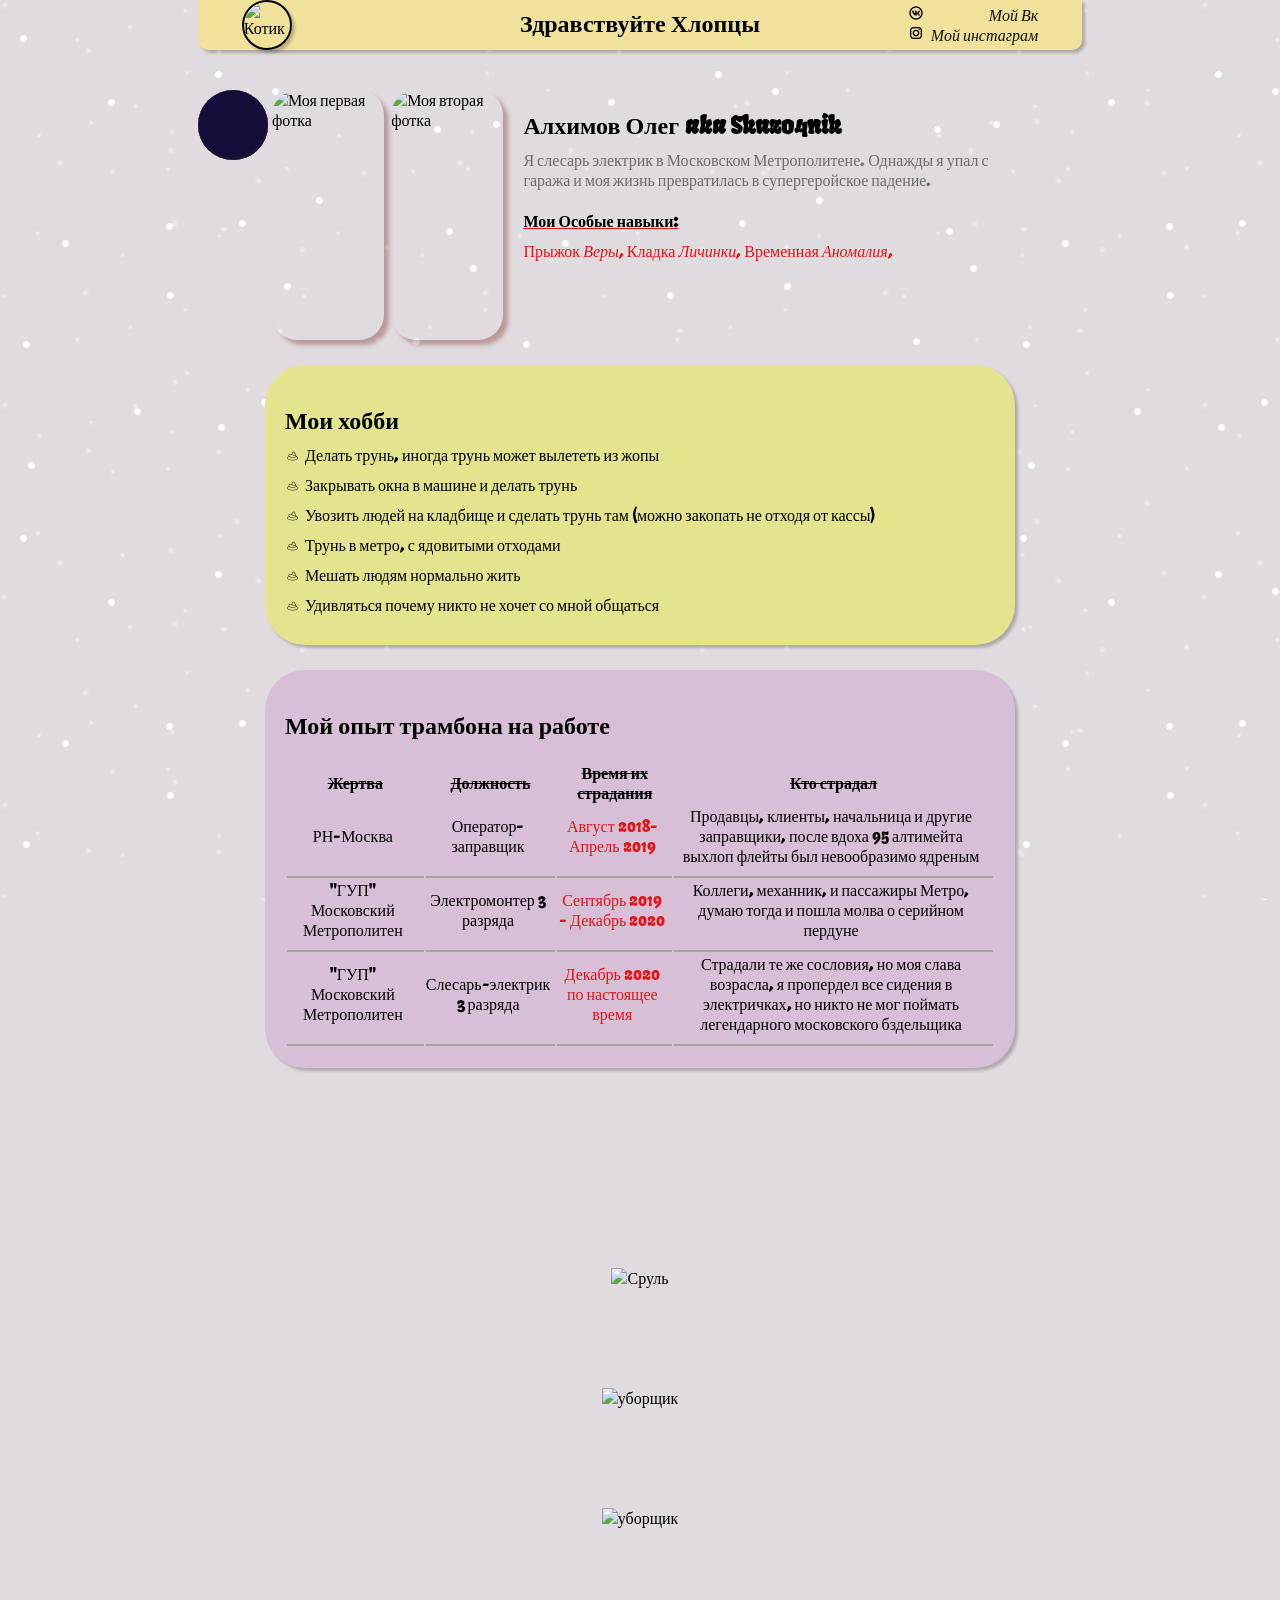
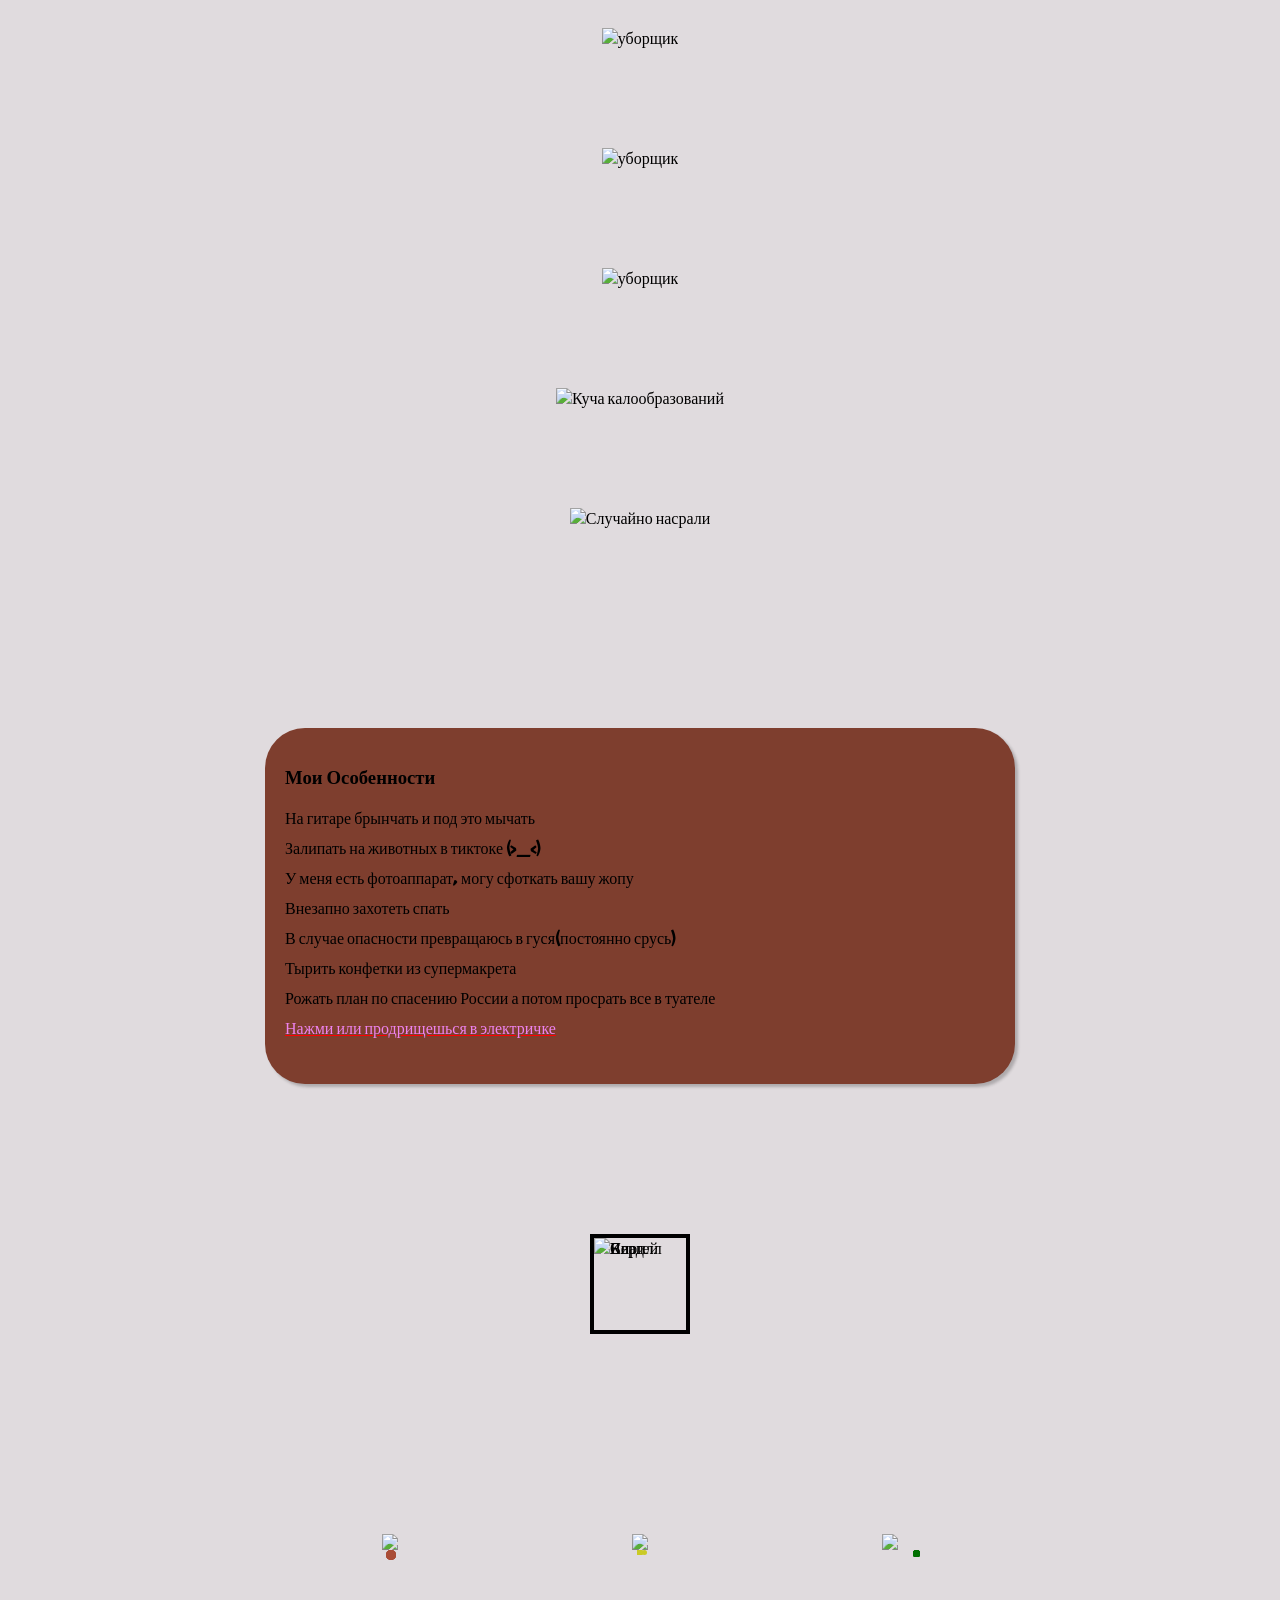
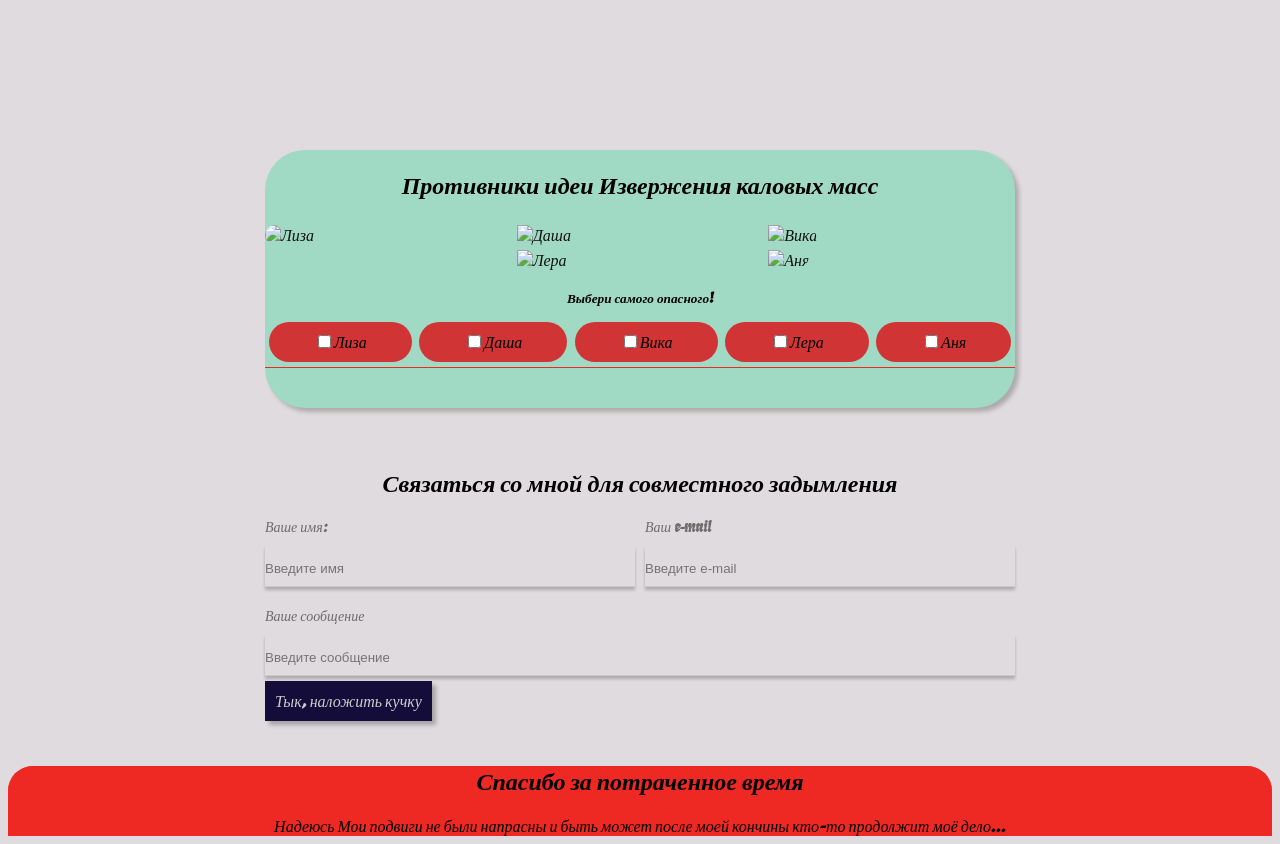
==== commit 9573a70c: "added snow" ====
--- a/index.html
+++ b/index.html
@@ -6,6 +6,10 @@
     <link href="resume-styles.css" rel="stylesheet" />
   </head>
   <body class="bd">
+    <div class="snow-container">
+      <div id="snow">
+      </div>
+    </div>
     <div class="hat">
       <header>
         <img src="https://i04.fotocdn.net/s121/6460f422f38c2594/public_pin_l/2763582436.jpg" alt="Котик" class="pic" />
@@ -36,6 +40,12 @@
           <a href="https://www.youtube.com/watch?v=b29IYxshtSo" target="_blank">Кладка <em>Личинки,</em></a>
           <a href="https://www.youtube.com/watch?v=xwqm3qw9_kQ" target="_blank">Временная <em>Аномалия,</em></a>
         </div>
+      </div>
+      <div class="carousel">
+        <span class="one-carousel carous"></span>
+        <span class="two-carousel carous"></span>
+        <span class="three-carousel carous"></span>
+        <span class="four-carousel carous"></span>
       </div>
       <div class="hobbi">
         <h2>Мои хобби</h2>
@@ -131,6 +141,12 @@
           <li><a href="https://www.youtube.com/watch?v=rHJgNYRqg8s&list=PL1f6dgjeUMBxwj6OdVDWTZeD-gVSr3pc2&index=3" target="_blank">Нажми или продрищешься в электричке</a></li>
         </ul>
       </aside> 
+      <div class="f-box">
+        <img src="https://sun9-79.userapi.com/impf/6CWYJn_XENRrF3R68Jq2iEI_fBTiUIAJufrKqw/8a7yDS2wJDE.jpg?size=1006x960&quality=96&sign=41e07f47d1350a725b4e5e3778d2ae54&type=album" alt="Кирилл">
+        <img src="https://sun9-69.userapi.com/impg/P6yHl1TEj2_7TRlUg1pjrDZ7rPLS_5weq5Sq4A/XAq2TuNNvDA.jpg?size=1600x1066&quality=96&sign=eb181369e37976a745ff2dccde28f3dc&type=album" alt="Влад">
+        <img src="https://sun9-3.userapi.com/impg/34vWcZejXOYNX08mQtVodA4Zs60aJRNI08gh_g/IGIYyANbsLg.jpg?size=2560x1707&quality=96&sign=d69293395bf73307ce0118583c235597&type=album" alt="Сергей">
+        <img src="https://sun9-9.userapi.com/impg/c858436/v858436758/1ef099/47Zf3iwV33s.jpg?size=1620x2160&quality=96&sign=369eb8c1510ae820997bfc566d5242e2&type=album" alt="Я">
+      </div>
       <div class="allies">
         <div class="allien">
           <img src="https://img.icons8.com/color/100/000000/man-wants-to-pee.png"/ class="first-allien">
--- a/resume-styles.css
+++ b/resume-styles.css
@@ -11,6 +11,31 @@
 .bd {
   margin-top: 0;
   background-color: rgb(224, 219, 222);
+}
+
+.snow-container {
+  width: 100%;
+  height: 100%;
+  position: absolute;
+  top: 0;
+  left: 0;
+  z-index: -1;
+}
+
+#snow {
+  width: 100%;
+  height: 100%;
+  background-image: url('/pics/snow/snow_1.png'), url('/pics/snow/snow_2.png'), url(/pics/snow/snow_3.png);
+  animation: snow 20s linear infinite;
+}
+
+@keyframes snow {
+  0% {
+    background-position: 0px 0px, 0px 0px, 0px 0px;
+  }
+  100% {
+    background-position: 500px 1000px, 400px 400px, 300px 300px;
+  }
 }
 
 header {
@@ -115,6 +140,59 @@
   color: rgb(228, 18, 18);
 }
 
+@keyframes run {
+  0% {
+    transform: translate(0%);
+    border-radius: 50%;
+  }
+  25% {
+    transform: translate(150%) scale(0.5) rotate(360deg);
+    border-radius: 3px;
+  }
+  50% {
+    transform: translate(150%, 150%);
+    border-radius: 50%;
+  }
+  75% {
+    transform: translate(0%, 150%) scale(0.5) rotate(-360deg);
+    border-radius: 3px;
+  }
+}
+
+.carousel {
+  position: absolute;
+  left: 15.5%;
+  top: 10%;
+}
+
+.carous {
+  position: absolute;
+  display: block;
+  width: 70px;
+  height: 70px;
+  border-radius: 50%;
+  box-shadow: inset -2px -2px 4px rgba(39, 38, 38, 0.404);
+  animation: run 2s ease-in-out infinite;
+}
+
+.one-carousel {
+  background-color: rgb(206, 33, 33);
+  animation-delay: 1.5s;
+}
+.two-carousel {
+  background-color: chocolate;
+  animation-delay: 1s;
+}
+
+.three-carousel {
+  background-color: rgb(116, 156, 230);
+  animation-delay: 0.5s;
+}
+
+.four-carousel {
+  background-color: rgb(20, 13, 58);
+}
+
 .hobbi {
   background-color: rgb(228, 228, 143);
   box-sizing: border-box;
@@ -283,6 +361,105 @@
   text-decoration: underline;
   text-decoration-color: red;
   color: violet;
+}
+
+@keyframes legion {
+  0% {
+    transform: rotate(0deg);
+    opacity: 0.2;
+  }
+  50% {
+    transform: rotate(-135deg);
+    opacity: 1;
+  }
+  100% {
+    transform: rotate(-225deg);
+    opacity: 0;
+  }
+}
+
+@keyframes friend-1 {
+  0% {
+    transform: translate(0);
+  }
+  50% {
+    transform: translate(-100px, 0);
+    border-color: rgb(236, 10, 10);
+  }
+  100% {
+    transform: translate(0);
+  }
+}
+
+@keyframes friend-2 {
+  0% {
+    transform: translate(0);
+  }
+  50% {
+    transform: translate(100px, 0);
+    border-color: rgb(23, 238, 41);
+  }
+  100% {
+    transform: translate(0);
+  }
+}
+
+@keyframes friend-3 {
+  0% {
+    transform: translate(0);
+  }
+  50% {
+    transform: translate(0, -100px);
+    border-color: rgba(56, 3, 204, 0.836);
+  }
+  100% {
+    transform: translate(0);
+  }
+}
+
+@keyframes friend-4 {
+  0% {
+    transform: translate(0);
+  }
+  50% {
+    transform: translate(0, 100px);
+    border-color: rgb(196, 94, 26);
+  }
+  100% {
+    transform: translate(0);
+  }
+}
+
+.f-box {
+  display: flex;
+  align-items: center;
+  justify-content: center;
+  position: relative;
+  margin: 0;
+  animation: legion 2s ease-in-out infinite alternate;
+  padding: 100px;
+}
+
+.f-box img {
+  box-sizing: border-box;
+  width: 100px;
+  height: 100px;
+  object-fit: cover;
+  border: 4px solid black;
+  position: absolute;
+}
+
+.f-box img:nth-child(1) {
+  animation: friend-1 2s ease-in-out infinite;
+}
+.f-box img:nth-child(2) {
+  animation: friend-2 2s ease-in-out infinite;
+}
+.f-box img:nth-child(3) {
+  animation: friend-3 2s ease-in-out infinite;
+}
+.f-box img:nth-child(4) {
+  animation: friend-4 2s ease-in-out infinite;
 }
 
 @keyframes alli-1 {
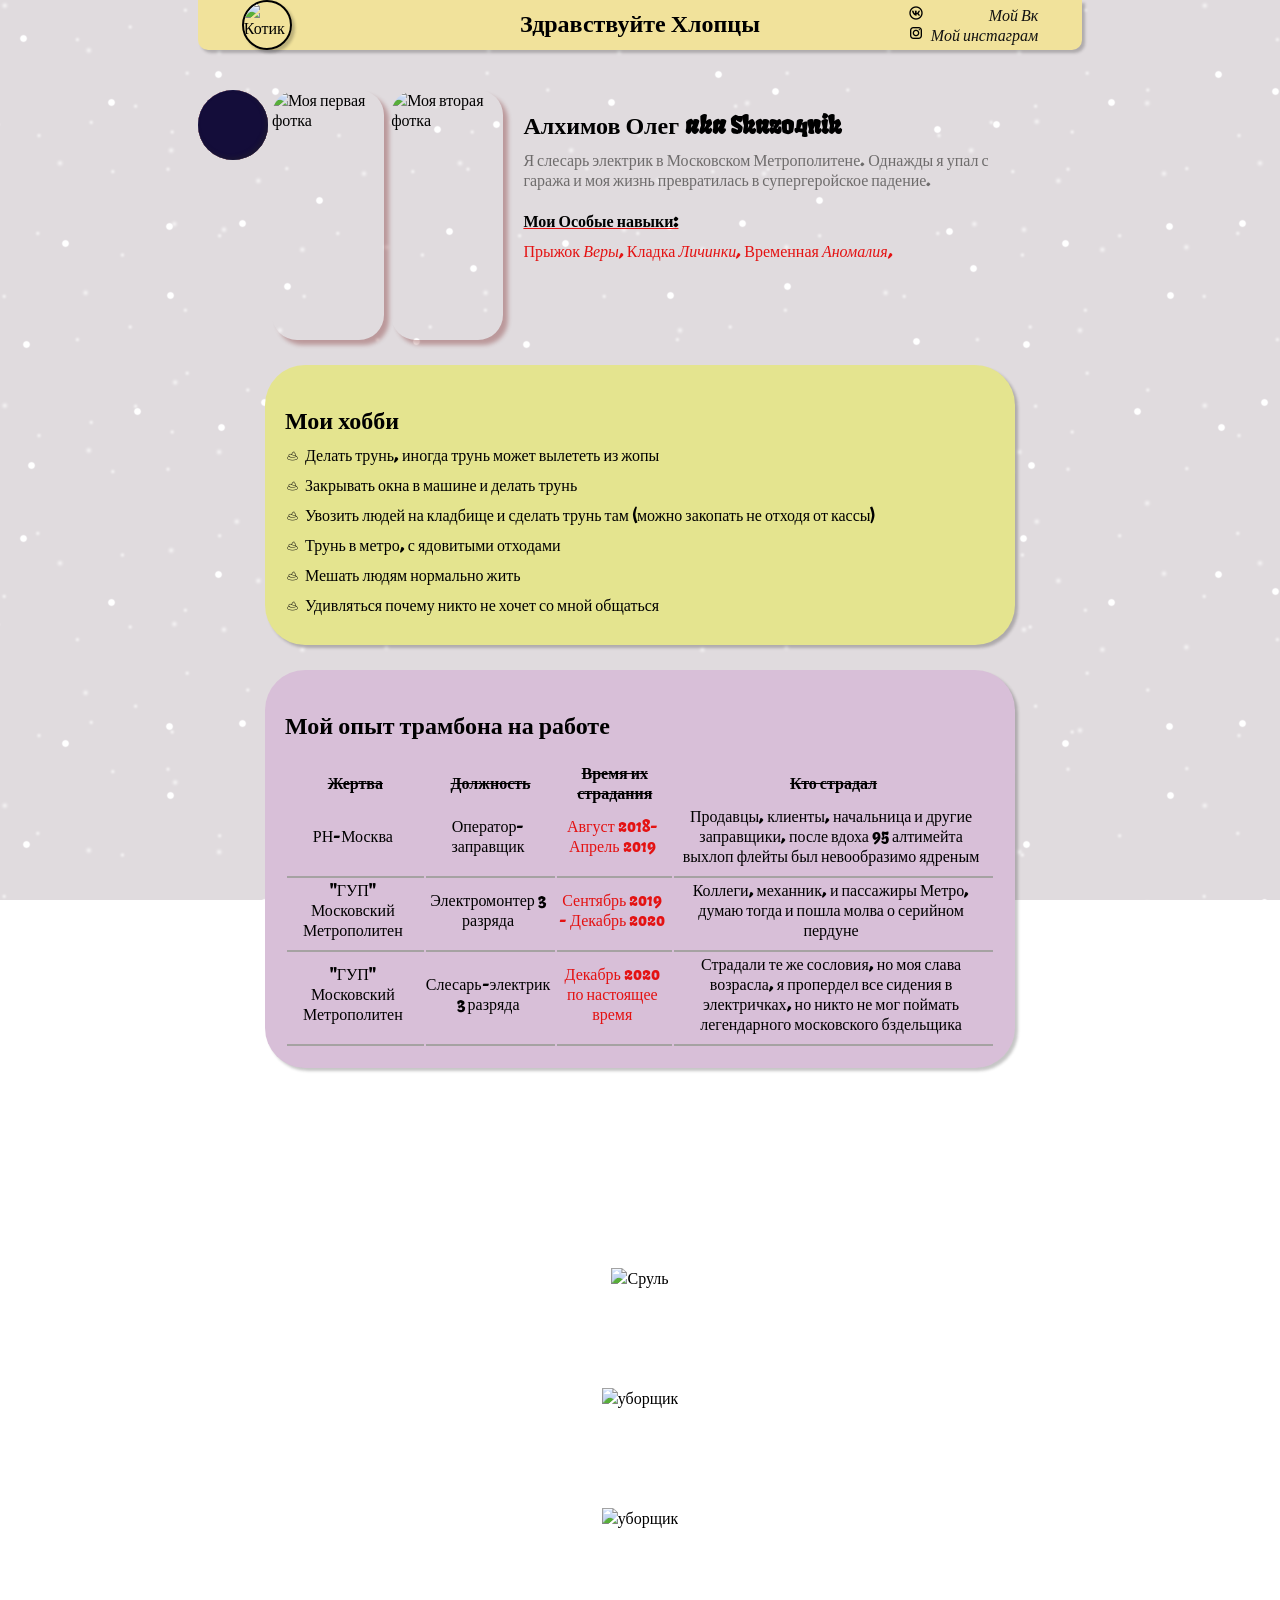
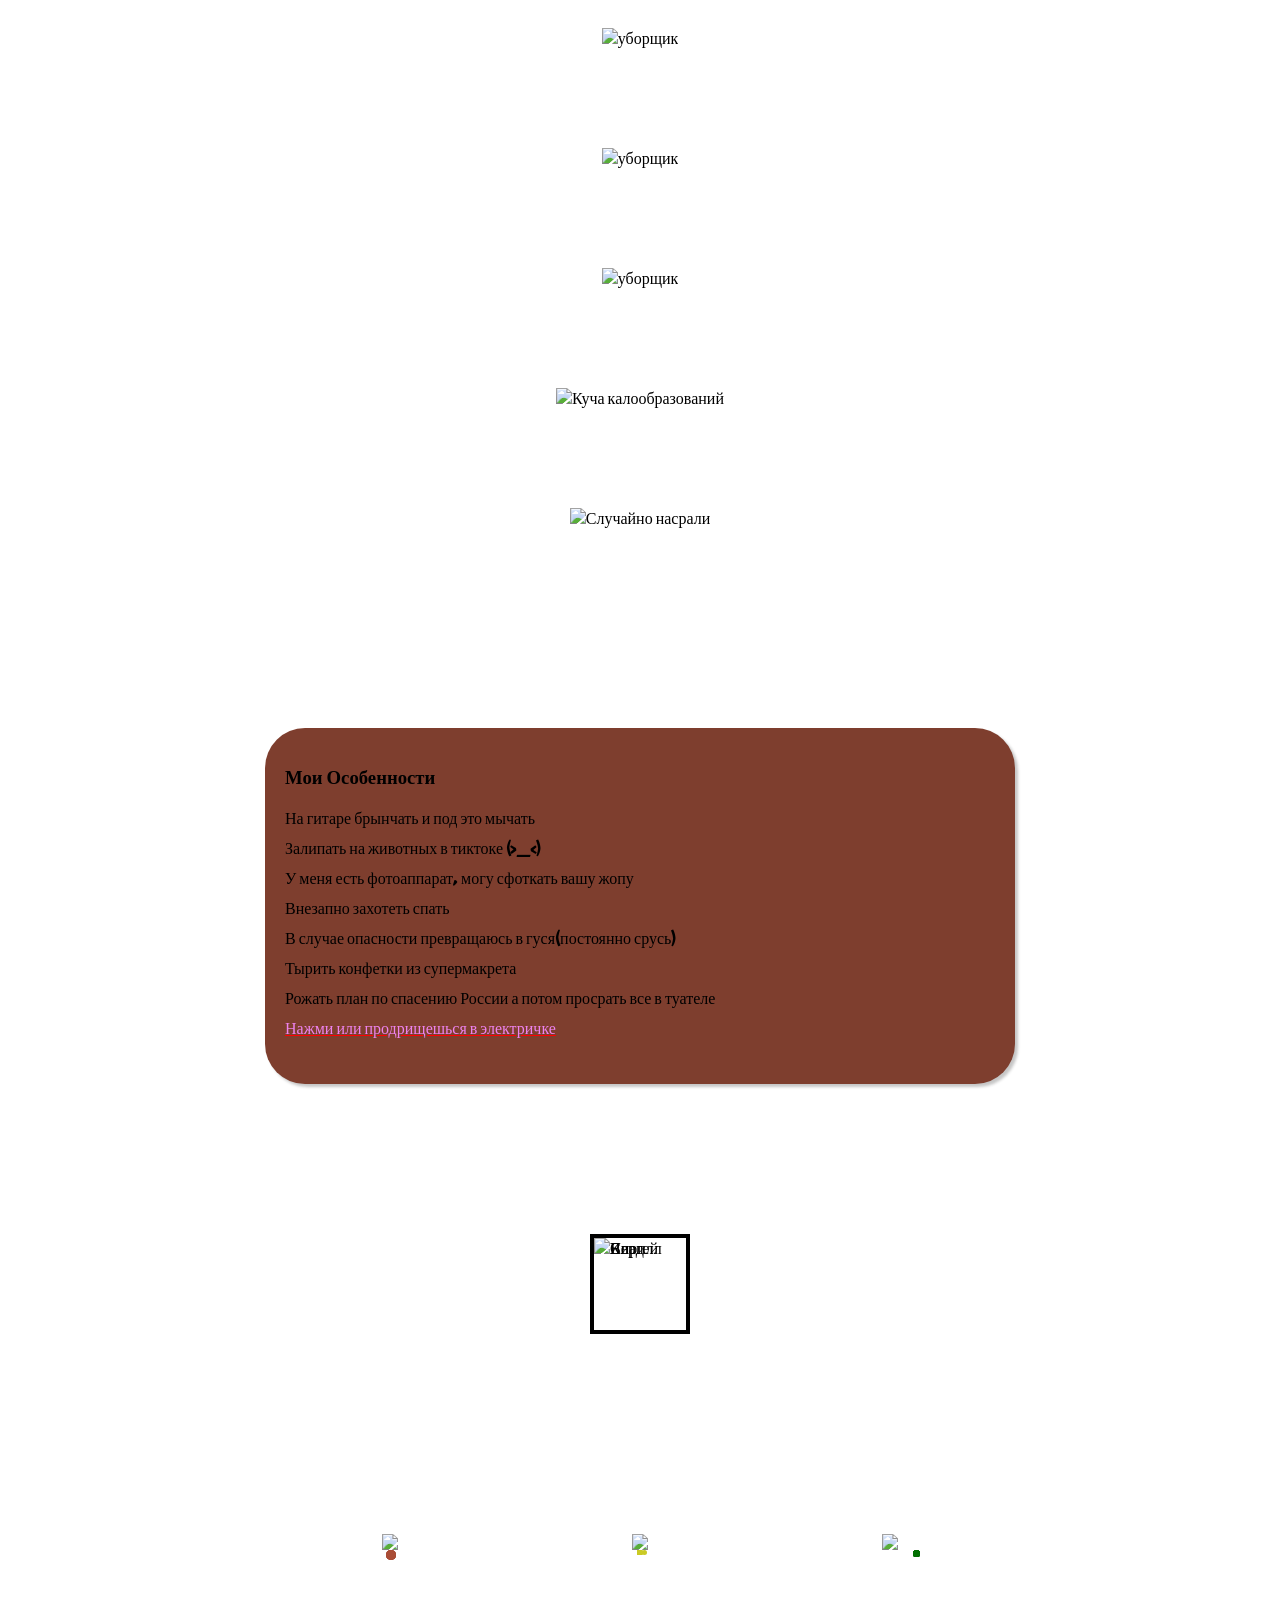
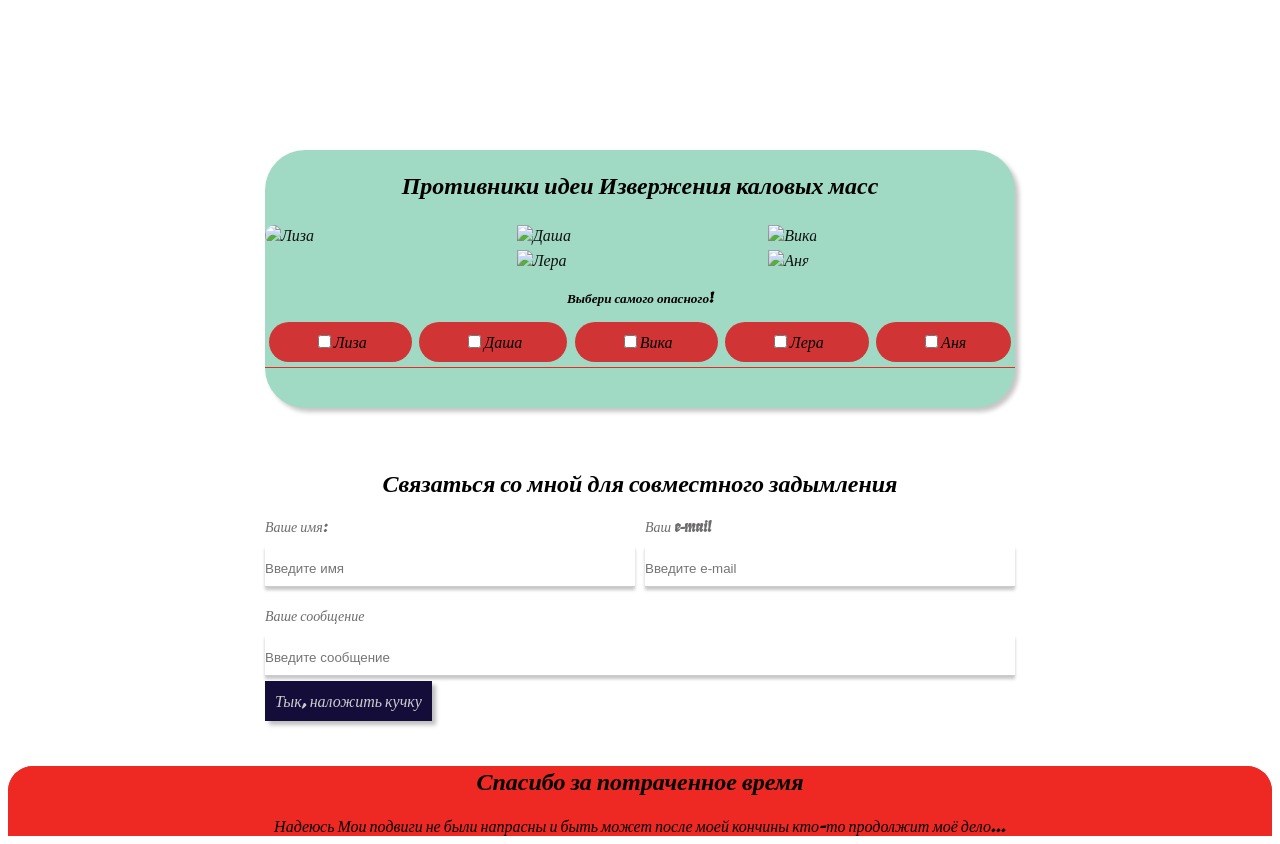
==== commit 4928f2fa: "added slides" ====
--- a/index.html
+++ b/index.html
@@ -6,6 +6,15 @@
     <link href="resume-styles.css" rel="stylesheet" />
   </head>
   <body class="bd">
+    <ul class="slider">
+      <li></li>
+      <li></li>
+      <li></li>
+      <li></li>
+      <li></li>
+      <li></li>
+      <li></li>
+    </ul>
     <div class="snow-container">
       <div id="snow">
       </div>
--- a/resume-styles.css
+++ b/resume-styles.css
@@ -10,7 +10,78 @@
 
 .bd {
   margin-top: 0;
+}
+
+.slider {
+  margin: 0;
+  padding: 0;
+  left: 0;
+  top: 0;
+  z-index: -2;
   background-color: rgb(224, 219, 222);
+  width: 100%;
+  height: 100%;
+  position: fixed;
+  list-style: none;
+}
+
+.slider li {
+  position: absolute;
+  width: 100%;
+  height: 100%;
+  top: 0;
+  left: 0;
+  background-size: cover;
+  background-repeat: no-repeat;
+  opacity: 0;
+  animation: slide 36s linear infinite 0s;
+}
+
+.slider li:nth-child(1) {
+  background-image: url(https://ratatum.com/wp-content/uploads/2018/05/Moscow_Metro_HDR1.jpg);
+}
+
+.slider li:nth-child(2) {
+  background-image: url(https://pbs.twimg.com/media/EAxoCB8WkAIgH_U.jpg:large);
+  animation-delay: 6s;
+}
+
+.slider li:nth-child(3) {
+  background-image: url(https://www.wallpapertip.com/wmimgs/10-105385_rust-hd-backgrounds.jpg);
+  animation-delay: 12s;
+}
+
+.slider li:nth-child(4) {
+  background-image: url(https://hdwallpaperim.com/wp-content/uploads/2017/08/23/471321-winter-road-landscape-nature.jpg);
+  animation-delay: 18s;
+}
+
+.slider li:nth-child(5) {
+  background-image: url(https://kartinkin.net/uploads/posts/2021-07/1625796080_28-kartinkin-com-p-krasivie-atmosfernie-oboi-krasivie-32.jpg);
+  animation-delay: 24s;
+}
+
+.slider li:nth-child(6) {
+  background-image: url(https://phonoteka.org/uploads/posts/2021-03/1616648000_59-p-epichnii-fon-62.jpg);
+  animation-delay: 30s;
+}
+
+@keyframes slide {
+  0% {
+    opacity: 0;
+  }
+  2% {
+    opacity: 1;
+  }
+  14% {
+    opacity: 1;
+  }
+  16% {
+    opacity: 0;
+  }
+  100% {
+    opacity: 0;
+  }
 }
 
 .snow-container {
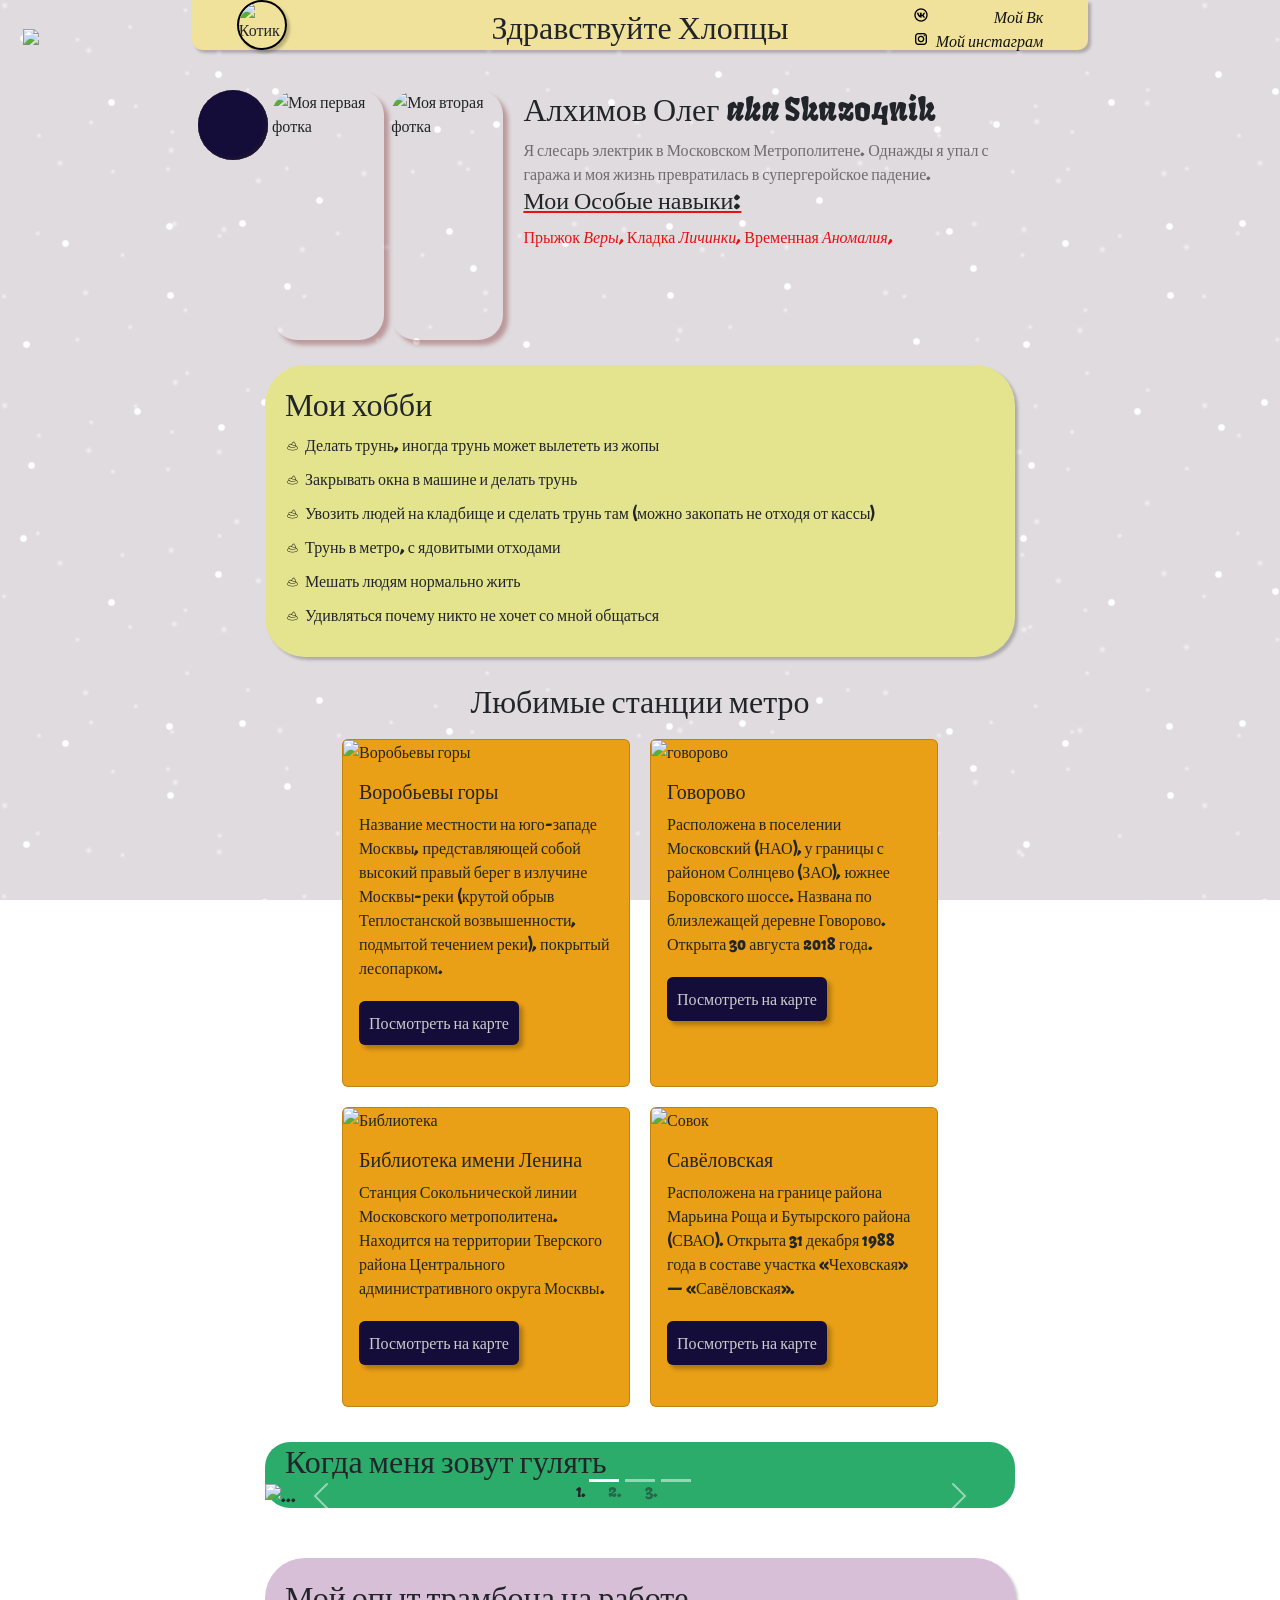
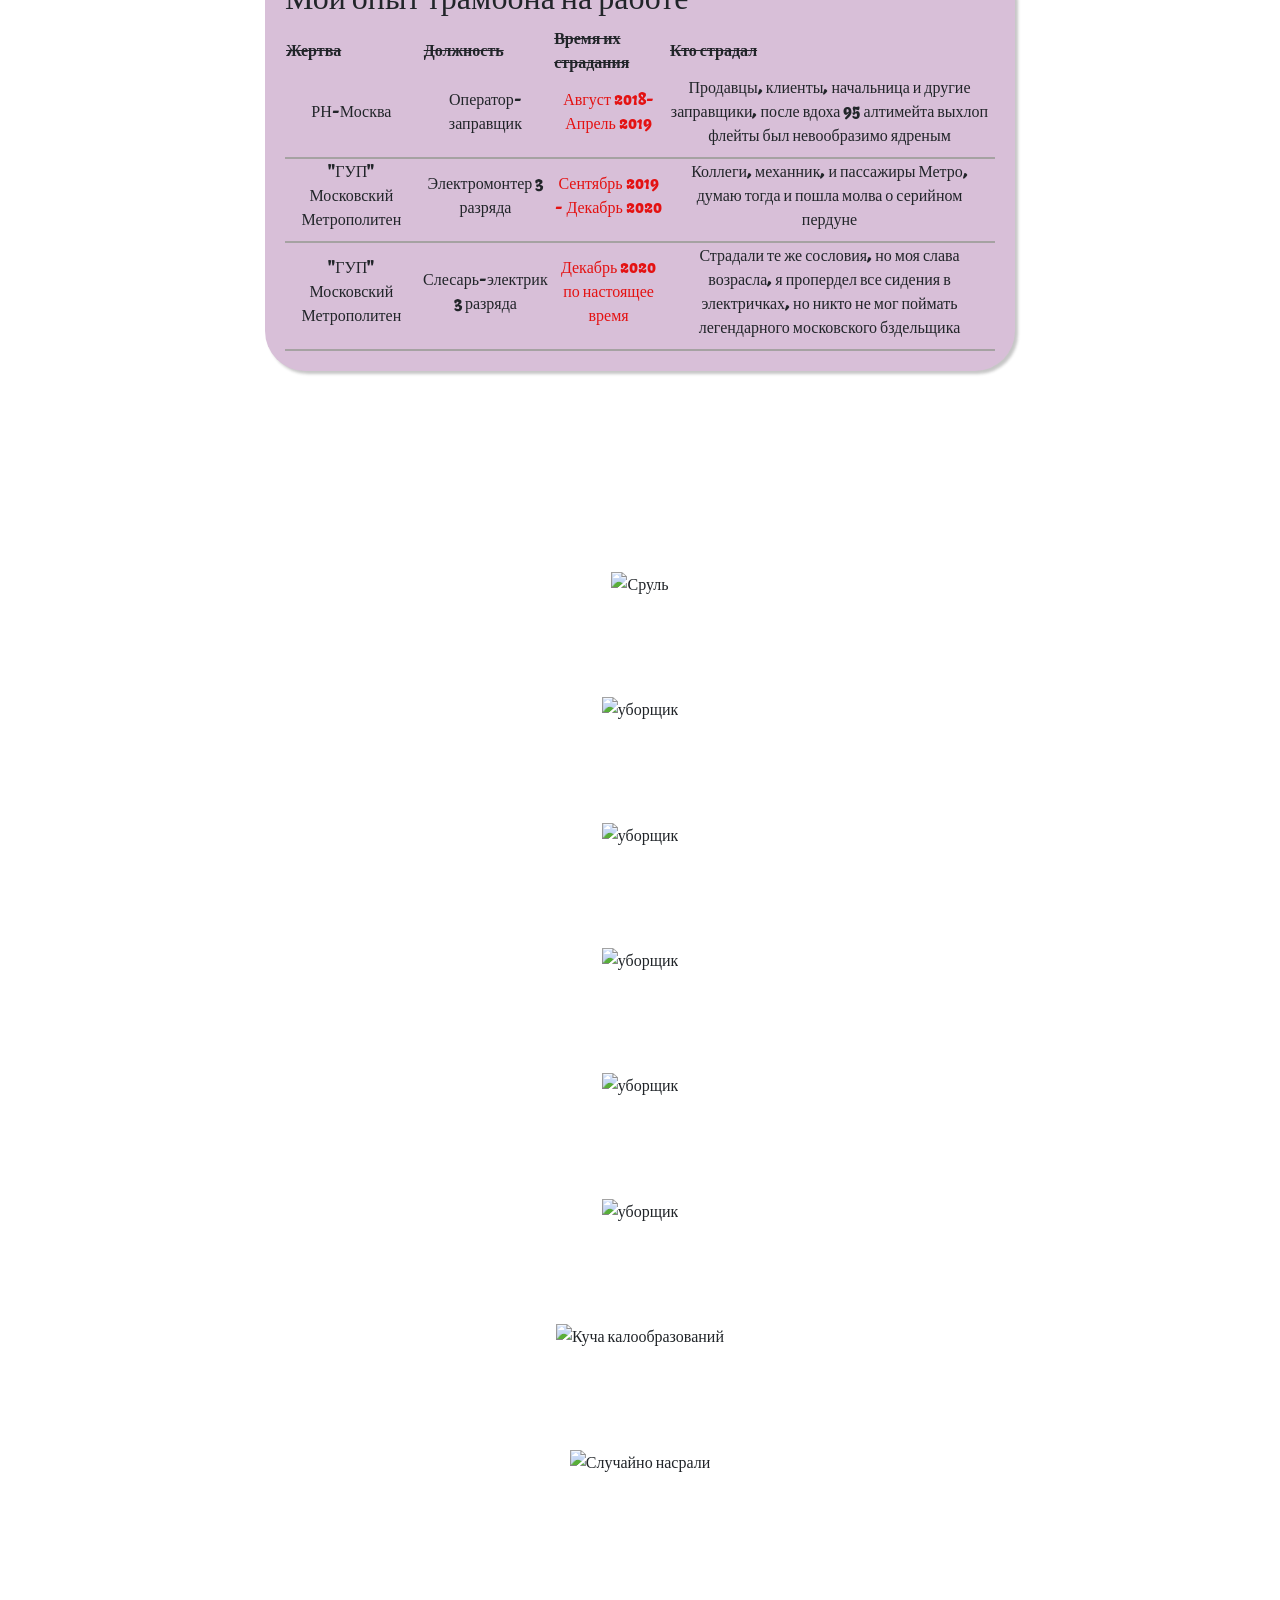
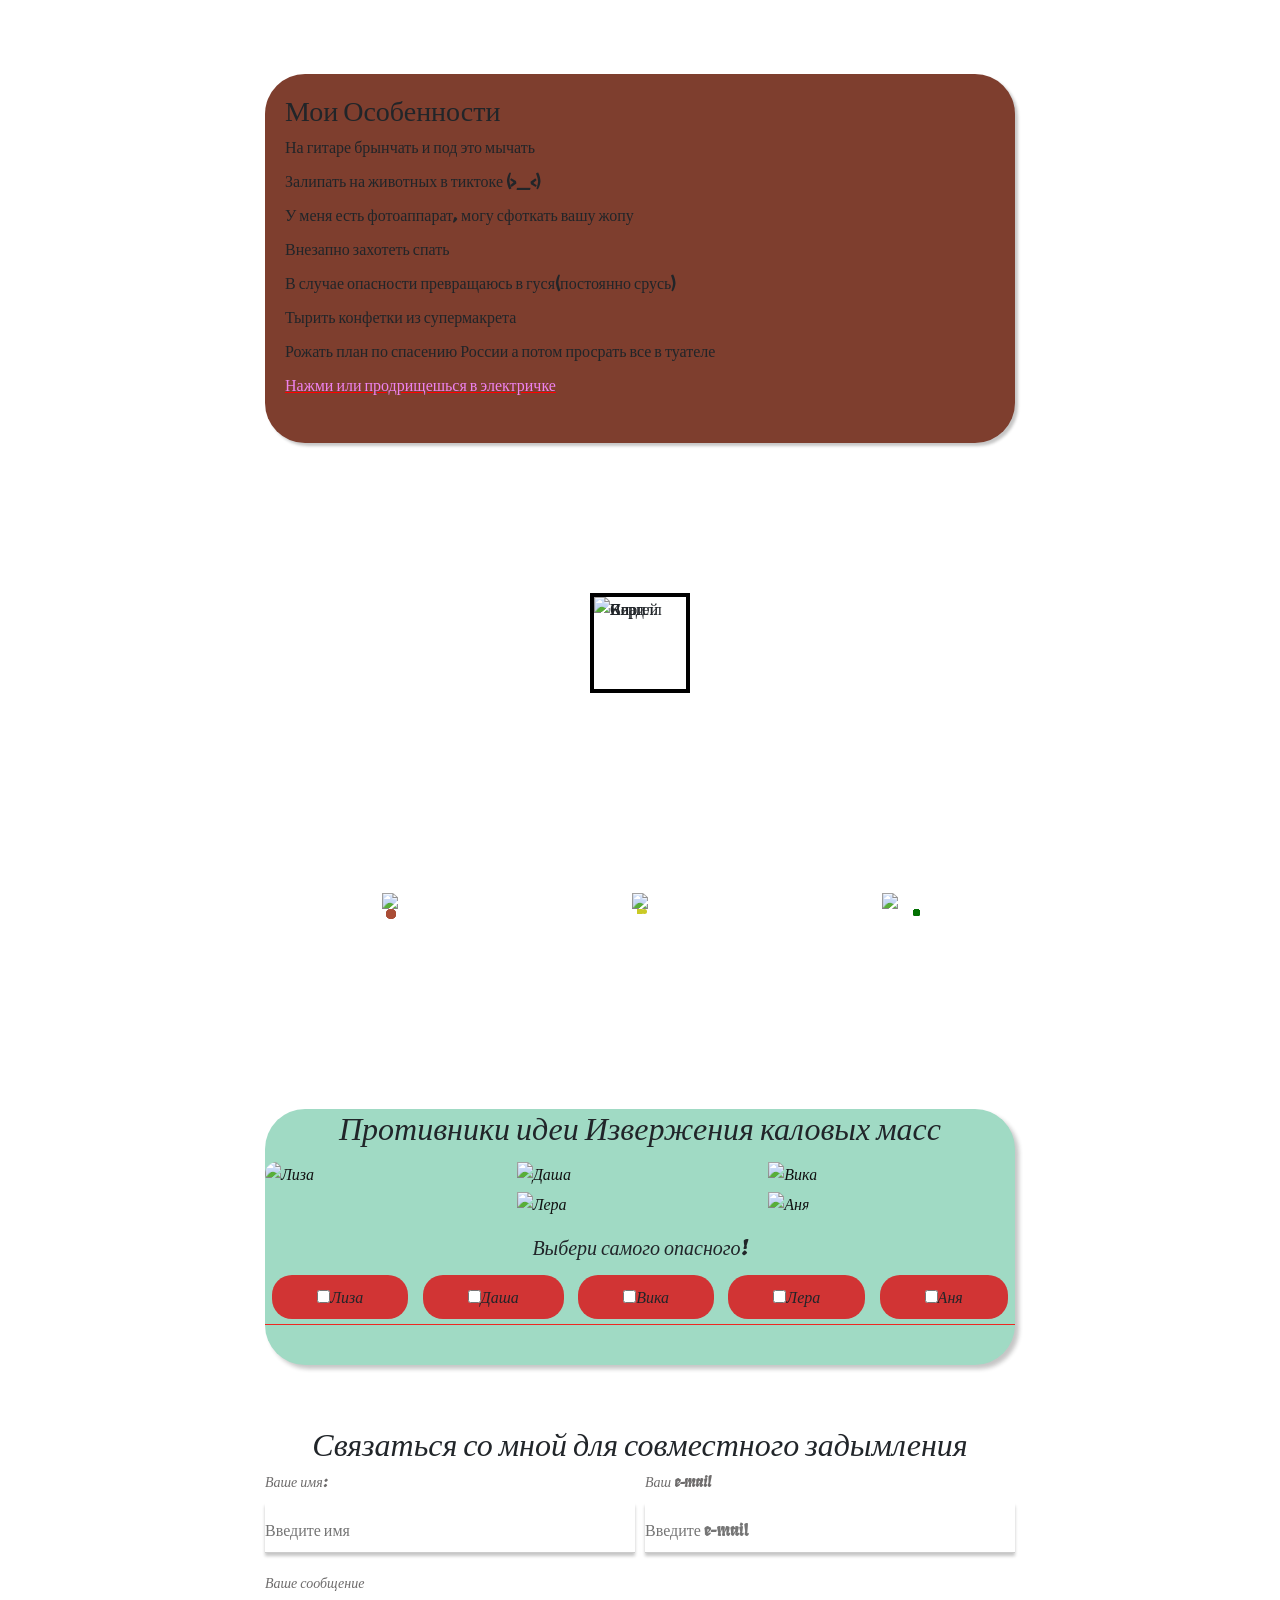
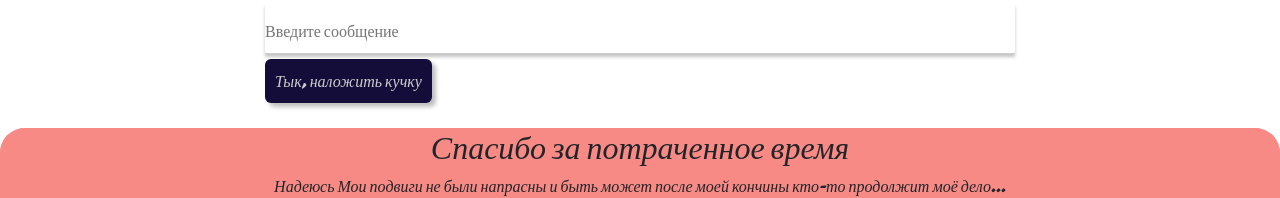
==== commit aac34f6a: "i don't now what else" ====
--- a/index.html
+++ b/index.html
@@ -2,10 +2,13 @@
 <html>
   <head>
     <meta charset="UTF-8" />
+    <meta name="viewport" content="width=device-width, initial-scale=1.0" />
     <title>Resume</title>
+    <link rel="shortcut icon" href="https://img.icons8.com/emoji/344/roll-of-paper.png" type="image/x-icon" />
+    <link href="https://cdn.jsdelivr.net/npm/bootstrap@5.0.1/dist/css/bootstrap.min.css" rel="stylesheet" integrity="sha384-+0n0xVW2eSR5OomGNYDnhzAbDsOXxcvSN1TPprVMTNDbiYZCxYbOOl7+AMvyTG2x" crossorigin="anonymous" />
     <link href="resume-styles.css" rel="stylesheet" />
   </head>
-  <body class="bd">
+  <body class="bd scrollspy-example" data-spy="scroll" data-target="#list-spy" data-offset="0">
     <ul class="slider">
       <li></li>
       <li></li>
@@ -29,8 +32,8 @@
         </ul>
       </header>
     </div>
-    <div class="container">
-      <div class="info">
+    <div class="container1">
+      <div class="info" id="info1">
         <img
           src="https://sun9-30.userapi.com/impg/DQy95S2b2XNf8TrUoLE2ct_pajGn3As_SQmgxQ/Lk-U8Yg4r08.jpg?size=1622x2160&quality=96&sign=04b01b67b80af2aa438055bd9ff43892&type=album"
           alt="Моя первая фотка"
@@ -50,13 +53,13 @@
           <a href="https://www.youtube.com/watch?v=xwqm3qw9_kQ" target="_blank">Временная <em>Аномалия,</em></a>
         </div>
       </div>
-      <div class="carousel">
+      <div class="carouselo">
         <span class="one-carousel carous"></span>
         <span class="two-carousel carous"></span>
         <span class="three-carousel carous"></span>
         <span class="four-carousel carous"></span>
       </div>
-      <div class="hobbi">
+      <div class="hobbi" id="hobby1">
         <h2>Мои хобби</h2>
         <ul>
           <li>Делать трунь, иногда трунь может вылететь из жопы</li>
@@ -67,7 +70,75 @@
           <li>Удивляться почему никто не хочет со мной общаться</li>
         </ul>
       </div>
-      <div class="ttable">
+      <section class="metro-station" id="metro1">
+        <h2>Любимые станции метро</h2>
+        <div class="first-cards">
+          <div class="card" style="width: 18rem;">
+            <img src="https://www.rgo.ru/sites/default/files/media/2015/12/dsc_2012.jpg" class="card-img-top" alt="Воробьевы горы">
+            <div class="card-body">
+              <h5 class="card-title">Воробьевы горы</h5>
+              <p class="card-text"> Название местности на юго-западе Москвы, представляющей собой высокий правый берег в излучине Москвы-реки (крутой обрыв Теплостанской возвышенности, подмытой течением реки), покрытый лесопарком.</p>
+              <a href="https://yandex.ru/maps/213/moscow/stops/station__9858805/?ll=37.559334%2C55.710433&tab=overview&z=16" target="_blank" class="btn btn-primary">Посмотреть на карте</a>
+            </div>
+          </div>
+          <div class="card" style="width: 18rem;">
+            <img src="https://ic.pics.livejournal.com/bluesmaker/10673470/834492/834492_original.jpg" class="card-img-top" alt="говорово">
+            <div class="card-body">
+              <h5 class="card-title">Говорово</h5>
+              <p class="card-text">Расположена в поселении Московский (НАО), у границы с районом Солнцево (ЗАО), южнее Боровского шоссе. Названа по близлежащей деревне Говорово. Открыта 30 августа 2018 года.</p>
+              <a href="https://yandex.ru/maps/213/moscow/stops/3176225007/?ll=37.417270%2C55.659551&tab=overview&z=16" target="_blank" class="btn btn-primary">Посмотреть на карте</a>
+            </div>
+          </div>
+        </div>
+        <div class="second-cards">
+          <div class="card" style="width: 18rem;">
+            <img src="https://s00.yaplakal.com/pics/pics_original/6/6/5/263566.jpg" class="card-img-top" alt="Библиотека">
+            <div class="card-body">
+              <h5 class="card-title">Библиотека имени Ленина</h5>
+              <p class="card-text"> Станция Сокольнической линии Московского метрополитена. Находится на территории Тверского района Центрального административного округа Москвы.  </p>
+              <a href="https://yandex.ru/maps/org/biblioteka_imeni_lenina/70071709686/?from=tabbar&ll=37.610225%2C55.751320&source=serp_navig&z=16" target="_blank" class="btn btn-primary">Посмотреть на карте</a>
+            </div>
+          </div>
+          <div class="card" style="width: 18rem;">
+            <img src="https://moskva.name/wp-content/uploads/2020/02/39681/stantsiya-metro-171-savelovskaya-187-foto.jpg" class="card-img-top" alt="Совок">
+            <div class="card-body">
+              <h5 class="card-title">Савёловская</h5>
+              <p class="card-text">Расположена на границе района Марьина Роща и Бутырского района (СВАО). Открыта 31 декабря 1988 года в составе участка «Чеховская» — «Савёловская».</p>
+              <a href="https://yandex.ru/maps/213/moscow/stops/station__9858899/?ll=37.588077%2C55.793695&tab=overview&z=16" target="_blank" class="btn btn-primary">Посмотреть на карте</a>
+            </div>
+          </div>
+        </div>
+      </section>
+      <div class="evolution" id="walk1">
+        <h2 class="mb-1">Когда меня зовут гулять</h2>
+        <div id="carouselExampleIndicators" class="carousel slide carousel1" data-bs-ride="carousel">
+          <ol class="carousel-indicators">
+              <li data-bs-target="#carouselExampleIndicators" data-bs-slide-to="0" class="active"></li>
+              <li data-bs-target="#carouselExampleIndicators" data-bs-slide-to="1"></li>
+              <li data-bs-target="#carouselExampleIndicators" data-bs-slide-to="2"></li>
+          </ol>
+          <div class="carousel-inner">
+              <div class="carousel-item active">
+                  <img src="https://n1s1.hsmedia.ru/40/eb/a0/40eba0859fc73ee4035f658d41432f6f/880x680_0xac120003_415635271571828905.jpg" class="d-block w-100" alt="...">
+              </div>
+              <div class="carousel-item">
+                  <img src="https://thumbs.dreamstime.com/b/%D0%BD%D0%B5%D0%BF%D1%80%D0%B5%D1%80%D1%8B%D0%B2%D0%BD%D0%B0%D1%8F-%D0%B2%D1%8B%D1%87%D0%B5%D1%80%D1%87%D0%B5%D0%BD%D0%BD%D0%B0%D1%8F-%D0%BE%D0%B4%D0%B8%D0%BD%D0%BE%D1%87%D0%BD%D0%B0%D1%8F-%D0%BB%D0%B8%D0%BD%D0%B8%D1%8F-%D1%87%D0%B5%D0%BB%D0%BE%D0%B2%D0%B5%D0%BA-%D0%B8%D1%81%D0%BA%D1%83%D1%81%D1%81%D1%82%D0%B2%D0%B0-%D1%85%D0%B0%D1%80%D0%B0%D0%BA%D1%82%D0%B5%D1%80%D0%B0-132341400.jpg" class="d-block w-100" alt="...">
+              </div>
+              <div class="carousel-item">
+                  <img src="https://i.ytimg.com/vi/Vb4pVYAdiLo/maxresdefault.jpg" class="d-block w-100" alt="...">
+              </div>
+          </div>
+          <a class="carousel-control-prev" href="#carouselExampleIndicators" role="button" data-bs-slide="prev">
+              <span class="carousel-control-prev-icon" aria-hidden="true"></span>
+              <span class="visually-hidden">Previous</span>
+          </a>
+          <a class="carousel-control-next" href="#carouselExampleIndicators" role="button" data-bs-slide="next">
+              <span class="carousel-control-next-icon" aria-hidden="true"></span>
+              <span class="visually-hidden">Next</span>
+          </a>
+      </div>
+    </div>
+      <div class="ttable" id="work1">
         <h2>Мой опыт трамбона на работе</h2>
         <table>
           <th>Жертва</th>
@@ -94,8 +165,8 @@
           </tr>
         </table>
       </div>
-      <aside class="assist">
-        <h3>Мои ассистенты:</h3>
+      <!-- <aside class="">
+        <h3>Мои ассистенты:</h3> 
         <ul>
           <li>
             <a href="https://vk.com/vladosaa" target="_blank">Владос <em>дикий</em> пиздос</a>
@@ -107,7 +178,45 @@
             <a href="https://vk.com/id143181948" target="_blank">Серега <em>косой</em> немного</a>
           </li>
         </ul>
-      </aside>
+      </aside> -->
+      <div class="assist" id="accordion1">
+        <div class="accordion-item">
+          <h2 class="accordion-header" id="heading1">
+            <button class="accordion-button" type="button" data-bs-toggle="collapse" data-bs-target="#collapse1" aria-expanded="true" aria-controls="collapse1">
+              Владос
+            </button>
+          </h2>
+          <div id="collapse1" class="accordion-collapse collapse show" aria-labelledby="heading1" data-bs-parent="#accordion1">
+            <div class="accordion-body">
+              <a href="https://vk.com/vladosaa" target="_blank"><em>Дикий</em> пиздос</a>
+            </div>
+          </div>
+        </div>
+        <div class="accordion-item">
+          <h2 class="accordion-header" id="heading2">
+            <button class="accordion-button collapsed" type="button" data-bs-toggle="collapse" data-bs-target="#collapse2" aria-expanded="false" aria-controls="collapse2">
+              Кирил
+            </button>
+          </h2>
+          <div id="collapse2" class="accordion-collapse collapse" aria-labelledby="heading2" data-bs-parent="#accordion1">
+            <div class="accordion-body">
+              <a href="https://vk.com/bad_keril" target="_blank"><strong>Жопу</strong> не побрил</a>
+            </div>
+          </div>
+        </div>
+        <div class="accordion-item">
+          <h2 class="accordion-header" id="heading3">
+            <button class="accordion-button collapsed" type="button" data-bs-toggle="collapse" data-bs-target="#collapse3" aria-expanded="false" aria-controls="collapse3">
+              Серега
+            </button>
+          </h2>
+          <div id="collapse3" class="accordion-collapse collapse" aria-labelledby="heading3" data-bs-parent="#accordion1">
+            <div class="accordion-body">
+              <a href="https://vk.com/id143181948" target="_blank"><em>Косой</em> немного</a>
+            </div>
+          </div>
+        </div>
+      </div>
       <div class="picass">
         <ul>
           <li>
@@ -127,7 +236,7 @@
           </li>
         </div>
       </ul>
-      <div class="asscar">
+      <div class="asscar" id="asscar1">
         <div class="asscarpic"> <img src="https://img.icons8.com/fluency/96/000000/full-of-shit.png" alt="Сруль" class="assсarv asscar1"/></div>
         <div class="asscarpic"> <img src="https://img.icons8.com/color/100/000000/move-shit-around.png" alt="уборщик" class="assсarv asscar2" /></div>
         <div class="asscarpic"> <img src="https://img.icons8.com/ultraviolet/100/000000/move-shit-around.png" alt="уборщик" class="assсarv asscar3"/></div>
@@ -137,7 +246,7 @@
         <div class="asscarpic"> <img src="https://img.icons8.com/doodle/96/000000/poo--v1.png" alt="Куча калообразований" class="assсarv asscar7" /></div>
         <div class="asscarpic"> <img src="https://img.icons8.com/color/96/000000/shit-hits-fan.png" alt="Случайно насрали"  class="assсarv asscar8"/></div>
       </div>
-      <aside class="spec">
+      <aside class="spec" id="spec1">
         <h3>Мои Особенности</h3>
         <ul>
           <li>На гитаре брынчать и под это мычать</li>
@@ -150,7 +259,7 @@
           <li><a href="https://www.youtube.com/watch?v=rHJgNYRqg8s&list=PL1f6dgjeUMBxwj6OdVDWTZeD-gVSr3pc2&index=3" target="_blank">Нажми или продрищешься в электричке</a></li>
         </ul>
       </aside> 
-      <div class="f-box">
+      <div class="f-box" id="f-box1">
         <img src="https://sun9-79.userapi.com/impf/6CWYJn_XENRrF3R68Jq2iEI_fBTiUIAJufrKqw/8a7yDS2wJDE.jpg?size=1006x960&quality=96&sign=41e07f47d1350a725b4e5e3778d2ae54&type=album" alt="Кирилл">
         <img src="https://sun9-69.userapi.com/impg/P6yHl1TEj2_7TRlUg1pjrDZ7rPLS_5weq5Sq4A/XAq2TuNNvDA.jpg?size=1600x1066&quality=96&sign=eb181369e37976a745ff2dccde28f3dc&type=album" alt="Влад">
         <img src="https://sun9-3.userapi.com/impg/34vWcZejXOYNX08mQtVodA4Zs60aJRNI08gh_g/IGIYyANbsLg.jpg?size=2560x1707&quality=96&sign=d69293395bf73307ce0118583c235597&type=album" alt="Сергей">
@@ -168,7 +277,7 @@
           <div class="third-attack attack"><i></i><i></i><i></i><i></i><i></i><i></i><i></i><i></i><i></i><i></i><i></i><i></i><i></i><i></i><i></i><i></i><i></i><i></i><i></i><i></i></div>
         </div>
       </div>
-      <div class="enemy">
+      <div class="enemy" id="enemy1">
         <h2 class="h2en">Противники идеи Извержения каловых масс</h2>
         <a href="https://vk.com/stanis__love" class="liza"><img src="https://sun9-52.userapi.com/impg/uuP76OBmtVHKTCohU-v-msGKfF-I1Tub5PIW5Q/R_sXeSUsf0w.jpg?size=1604x2160&quality=96&sign=b3cdef96ad0634de62f038eca3f90b4f&type=album  " alt="Лиза" class="imgliza" /></a>
         <a href="https://vk.com/neonilla_tonks" target="_blank"  class="dasha"><img src="https://sun9-28.userapi.com/impg/BPiwN0Xn7dp7h2L6Jwklp8xqbBjGhszjnrMx-w/D34fACyXrQM.jpg?size=1440x2160&quality=95&sign=66d34fe9ca216d8bbd62bd9955f460ef&type=album" alt="Даша" /></a>
@@ -186,10 +295,10 @@
           </div>
         </div>
       </div>
-      <div class="call">
+      <div class="call" id="call1">
         <h2>Связаться со мной для совместного задымления</h2>
         <form action="/">
-          <div class="row">
+          <div class="row1">
             <div class="inp">
               <label for="name">Ваше имя:</label>
               <input type="text" id="name" placeholder="Введите имя" />
@@ -210,6 +319,9 @@
         </form>
       </div>
       <img src="https://c.tenor.com/E05AfL5sZ08AAAAC/goku-lol.gif" alt="Твое лицо когда пробило" class="face" />
+      <div class="triangle_modal" data-bs-toggle="modal" data-bs-target="#myModal">
+        <div class="triangle"></div>
+      </div>
     </div>
     <div class="foot">
       <footer class="foot">
@@ -217,5 +329,54 @@
         <p>Надеюсь Мои подвиги не были напрасны и быть может после моей кончины кто-то продолжит моё дело...</p>
       </footer>
     </div>
+    <div id="list-spy" class="list-group">
+      <a class="list-group-item list-group-item-action" href="#info1">Основная информация</a>
+      <a class="list-group-item list-group-item-action" href="#hobby1">Хобби</a>
+      <a class="list-group-item list-group-item-action" href="#metro1">Любимые станции</a>
+      <a class="list-group-item list-group-item-action" href="#walk1">Прогулка</a>
+      <a class="list-group-item list-group-item-action" href="#work1">Опыт работы</a>
+      <a class="list-group-item list-group-item-action" href="#asscar1">Сруль</a>
+      <a class="list-group-item list-group-item-action" href="#spec1">Особенности 4</a>
+      <a class="list-group-item list-group-item-action" href="#f-box1">Карусель</a>
+      <a class="list-group-item list-group-item-action" href="#enemy1">Враждебные создания</a>
+      <a class="list-group-item list-group-item-action" href="#call1">Связь</a>
+    </div>
+    <button type="button" class="btn btn-primary leftmenubtn" data-bs-toggle="modal" data-bs-target="#exampleModal">
+      <img src="https://img.icons8.com/material-outlined/15/000000/menu--v2.png"/>
+    </button>
+    <div class="modal fade" id="exampleModal" tabindex="-1" aria-labelledby="exampleModalLabel" aria-hidden="true">
+      <div class="modal-dialog leftmenu">
+        <div class="modal-content">
+          <div class="modal-body leftmenubody">  
+              <a class="list-group-item list-group-item-action" href="#info1" target="_blank">Основная информация</a>
+              <a class="list-group-item list-group-item-action" href="#hobby1" target="_blank">Хобби</a>
+              <a class="list-group-item list-group-item-action" href="#metro1" target="_blank">Любимые станции</a>
+              <a class="list-group-item list-group-item-action" href="#walk1" target="_blank">Прогулка</a>
+              <a class="list-group-item list-group-item-action" href="#work1" target="_blank">Опыт работы</a>
+              <a class="list-group-item list-group-item-action" href="#asscar1" target="_blank">Сруль</a>
+              <a class="list-group-item list-group-item-action" href="#spec1" target="_blank">Особенности 4</a>
+              <a class="list-group-item list-group-item-action" href="#f-box1" target="_blank">Карусель</a>
+              <a class="list-group-item list-group-item-action" href="#enemy1" target="_blank">Враждебные создания</a>
+              <a class="list-group-item list-group-item-action" href="#call1" target="_blank">Связь</a>
+          </div>
+        </div>
+      </div>
+    </div>
+    <div class="modal fade" id="myModal" tabindex="-1" aria-labelledby="exampleModalLabel" aria-hidden="true">
+      <div class="modal-dialog">
+        <div class="modal-content">
+          <div class="modal-header">
+            <h5 class="modal-title" id="exampleModalLabel">Ты недооцениваешь мою Мощьь</h5>
+            <button type="button" class="close" data-dismiss="modal" aria-label="Close">
+              <span aria-hidden="true">&times;</span>
+            </button>
+          </div>
+          <div class="modal-body">
+            <div class='embed-container'><iframe src='https://www.youtube.com/embed//RUq0sZx6ssE' frameborder='0' allowfullscreen></iframe></div>
+          </div>
+        </div>
+      </div>
+    </div>
+    <script src="https://cdn.jsdelivr.net/npm/bootstrap@5.0.1/dist/js/bootstrap.bundle.min.js" integrity="sha384-gtEjrD/SeCtmISkJkNUaaKMoLD0//ElJ19smozuHV6z3Iehds+3Ulb9Bn9Plx0x4" crossorigin="anonymous"></script>
   </body>
 </html>
--- a/resume-styles.css
+++ b/resume-styles.css
@@ -1,6 +1,6 @@
 @import url('https://fonts.googleapis.com/css2?family=Fruktur&display=swap');
 
-.container {
+.container1 {
   max-width: 750px;
   margin: auto;
   font-size: 16px;
@@ -230,7 +230,7 @@
   }
 }
 
-.carousel {
+.carouselo {
   position: absolute;
   left: 15.5%;
   top: 10%;
@@ -264,6 +264,26 @@
   background-color: rgb(20, 13, 58);
 }
 
+.metro-station {
+  margin-bottom: 25px;
+}
+
+.metro-station h2 {
+  text-align: center;
+}
+
+.first-cards,
+.second-cards {
+  display: flex;
+  justify-content: center;
+}
+
+.card {
+  margin: 10px;
+  background: rgb(233, 159, 22);
+  border: green 0.1 solid;
+}
+
 .hobbi {
   background-color: rgb(228, 228, 143);
   box-sizing: border-box;
@@ -285,6 +305,19 @@
 .hobbi li {
   padding-bottom: 10px;
   list-style-image: url([data-uri]);
+}
+
+.carousel1 {
+  margin-bottom: 50px;
+}
+
+.evolution {
+  background-color: rgb(43, 172, 107);
+  border-radius: 25px;
+}
+
+.evolution h2 {
+  margin-left: 20px;
 }
 
 .ttable {
@@ -364,6 +397,29 @@
 .assist {
   position: absolute;
   top: 10%;
+  right: 17%;
+}
+
+.accordion-button:not(.collapsed) {
+  background-color: rgb(20, 13, 58);
+}
+
+.accordion-button {
+  background-color: rgb(20, 13, 58);
+  color: #0c63e4;
+}
+
+.accordion-body {
+  background-color: rgb(24, 4, 114);
+}
+
+.accordion-body a {
+  color: rgb(216, 4, 4);
+}
+
+/* .assist { 
+  position: absolute;
+  top: 10%;
   right: 15%;
   padding: 0px 20px 0px 20px;
   background-color: rgb(20, 13, 58);
@@ -384,7 +440,7 @@
 
 .assist a {
   color: rgb(238, 40, 34);
-}
+}*/
 
 .picass {
   box-sizing: border-box;
@@ -810,7 +866,7 @@
   text-align: center;
 }
 
-.row {
+.row1 {
   display: flex;
   margin-bottom: 20px;
 }
@@ -834,7 +890,7 @@
   padding: 15px 0px 10px;
 }
 
-.row > .inp {
+.row1 > .inp {
   width: 50%;
 }
 
@@ -859,11 +915,27 @@
   opacity: 0.9;
 }
 
+.embed-container {
+  position: relative;
+  padding-bottom: 56.25%;
+  height: 0;
+  overflow: hidden;
+  max-width: 100%;
+}
+.embed-container iframe,
+.embed-container object,
+.embed-container embed {
+  position: absolute;
+  top: 0;
+  left: 0;
+  width: 100%;
+  height: 100%;
+}
 .foot {
   width: 100%;
   text-align: center;
   font-family: 'Fruktur', cursive;
-  background-color: rgb(238, 40, 34);
+  background-color: rgb(248, 138, 134);
   box-sizing: border-box;
   border-radius: 25px 25px 0 0;
 }
@@ -877,9 +949,84 @@
   height: 150px;
   position: absolute;
   right: 17.2%;
-  top: 29%;
+  top: 33.5%;
   box-sizing: border-box;
   border-radius: 15px;
+}
+
+.triangle_modal {
+  width: 60px;
+  height: 60px;
+  border-radius: 50%;
+  position: absolute;
+  right: 19.5%;
+  top: 38%;
+  box-sizing: border-box;
+  cursor: pointer;
+}
+
+.triangle {
+  margin-right: -3px;
+  width: 0;
+  height: 0;
+  border-style: solid;
+  border-width: 15px 0 15px 30px;
+  border-color: transparent transparent transparent transparent;
+  margin: auto;
+  margin-top: 13px;
+}
+
+.triangle:hover {
+  border-color: transparent transparent transparent var(--bs-white);
+  transition: all ease 0.4s;
+}
+
+.list-group {
+  position: fixed;
+  left: 0%;
+  top: 1%;
+}
+
+.list-group:hover {
+  background-color: rgba(61, 48, 48, 0.767);
+}
+
+.list-group-item {
+  margin: 15px;
+  font-weight: 500;
+  background: 0;
+  border: none;
+}
+
+.list-group-item:hover {
+  background-color: rgba(51, 41, 41, 0.767);
+  color: aqua;
+  border-radius: 20px;
+  transform: translateX(10px);
+  transition: all ease-in-out 0.3s;
+}
+
+.leftmenubtn {
+  position: fixed;
+  top: 1%;
+  left: 1%;
+  display: none;
+  background: 0;
+  box-shadow: none;
+}
+
+.leftmenubtn:hover {
+  background: 0;
+}
+
+.leftmenu {
+  position: absolute;
+  left: 0%;
+  top: 0%;
+}
+
+.leftmenubody {
+  padding: 0;
 }
 
 @media (max-width: 1750px) {
@@ -896,6 +1043,12 @@
     display: block;
     text-align: center;
   }
+  .list-group {
+    display: none;
+  }
+  .leftmenubtn {
+    display: block;
+  }
 }
 
 @media (max-width: 850px) {
